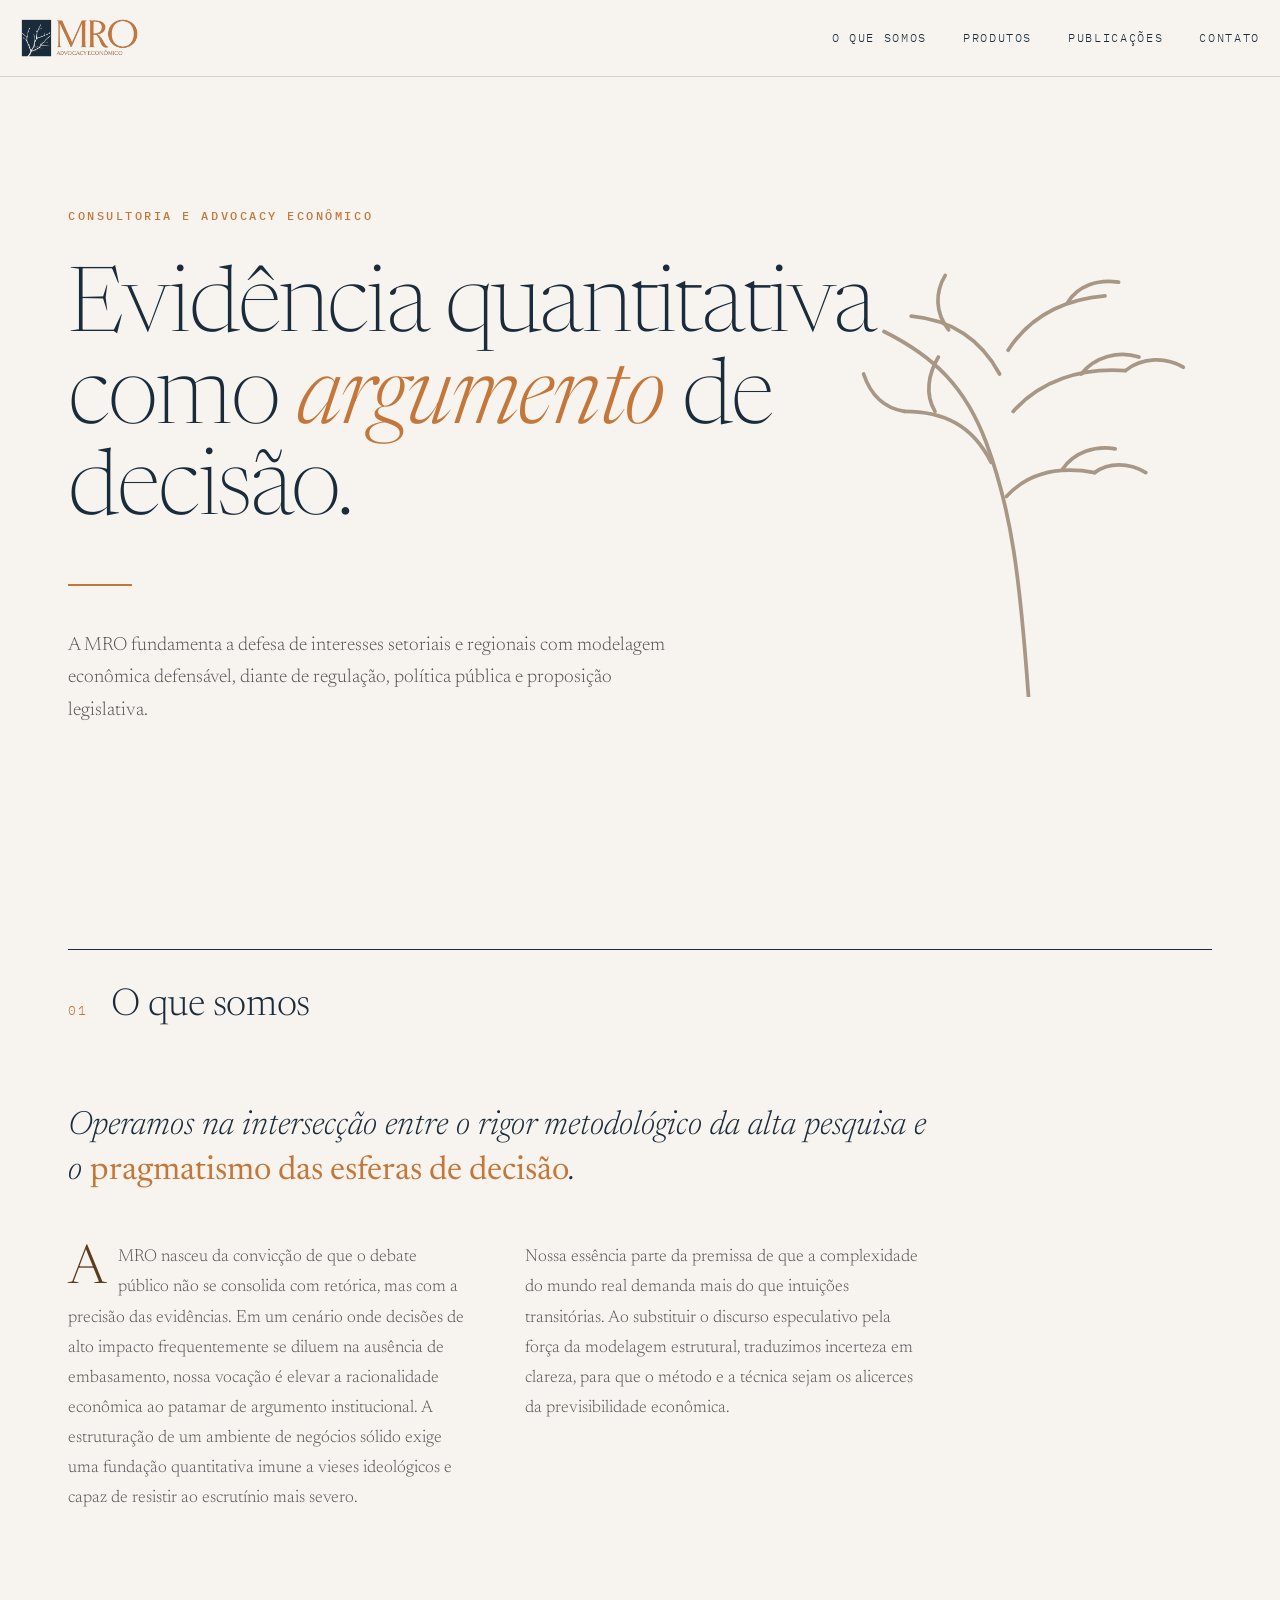
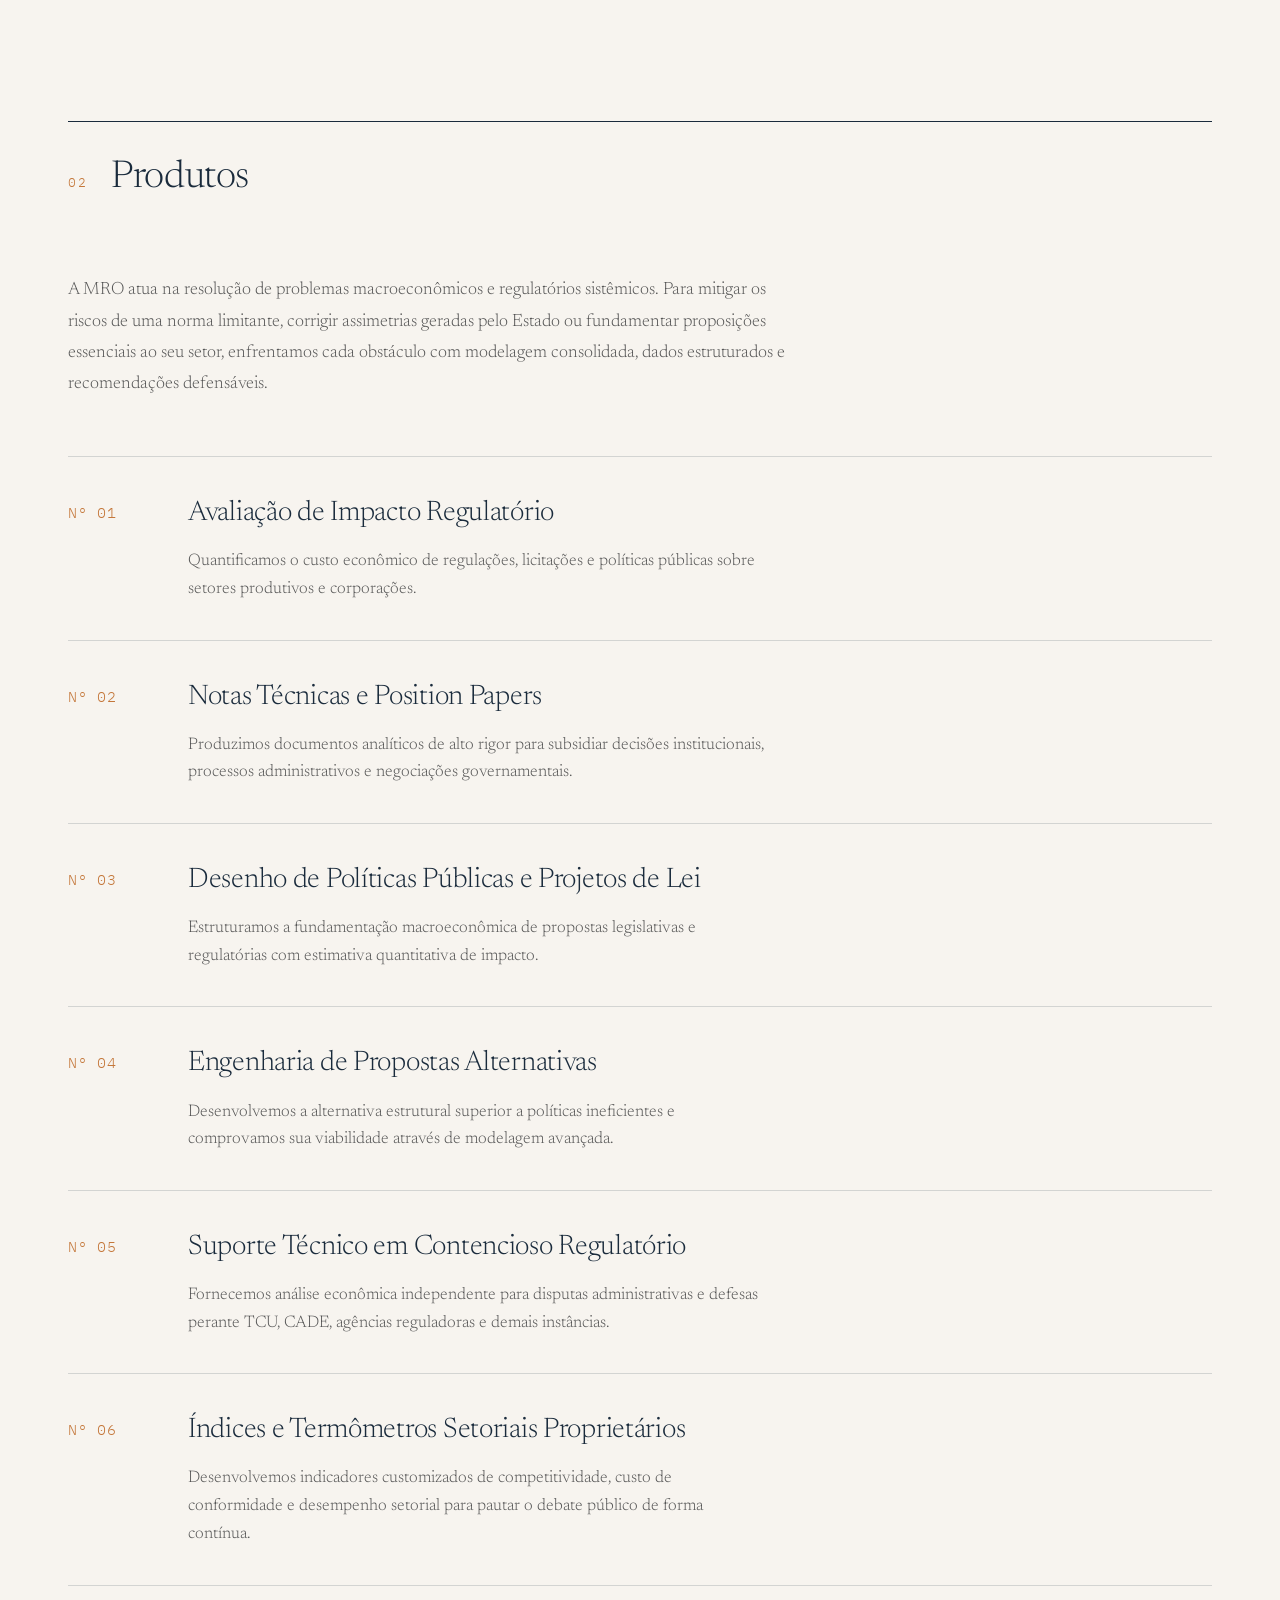
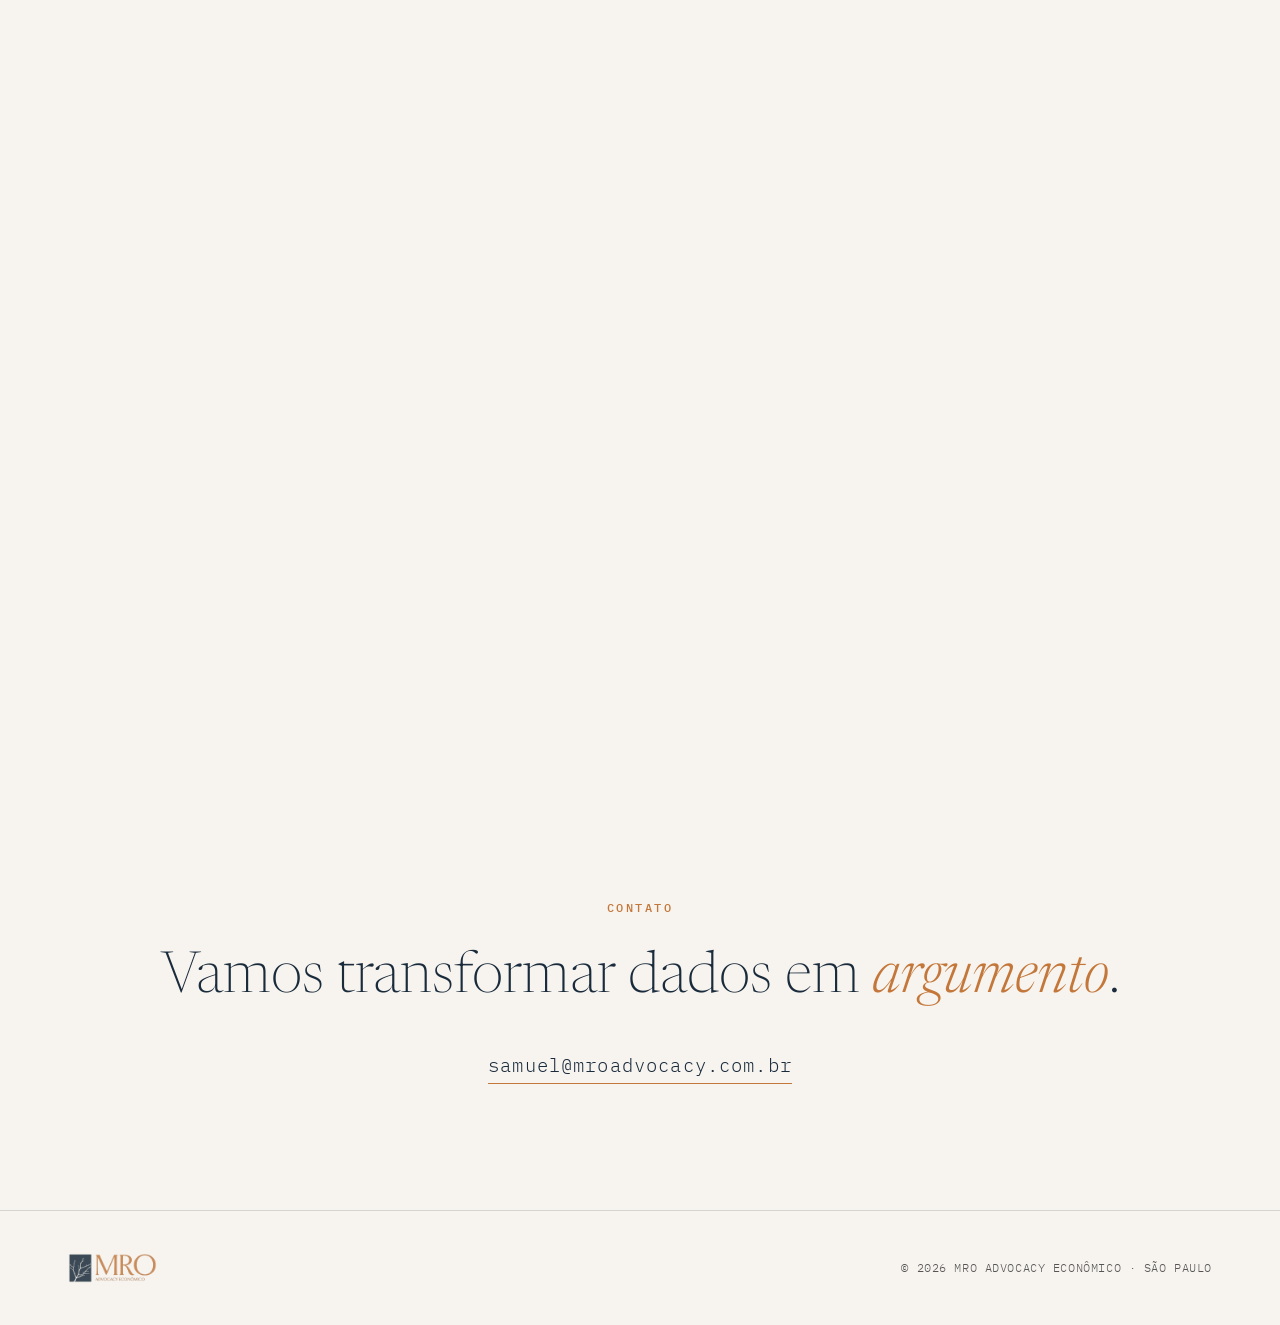
==== index.html @ cb8d9e49 "Add files via upload" ====
<!DOCTYPE html>
<html lang="pt-BR">
<head>
<meta charset="UTF-8">
<meta name="viewport" content="width=device-width, initial-scale=1.0">
<title>MRO Advocacy Econômico</title>
<meta name="description" content="Advocacy econômico fundamentado em análise quantitativa para a defesa de interesses setoriais e regionais.">
<link rel="icon" type="image/png" href="[data-uri]">
<link rel="preconnect" href="https://fonts.googleapis.com">
<link rel="preconnect" href="https://fonts.gstatic.com" crossorigin>
<link href="https://fonts.googleapis.com/css2?family=Newsreader:ital,opsz,wght@0,6..72,200;0,6..72,300;0,6..72,400;0,6..72,500;1,6..72,300;1,6..72,400&family=IBM+Plex+Mono:wght@400;500&display=swap" rel="stylesheet">
<style>
:root{
  --azul:#1A2B3C;--terra:#C4773A;--marrom:#5C3D1E;
  --bg:#F7F4EF;--cinza:#555555;
  --linha:rgba(26,43,60,.16);--linha-soft:rgba(26,43,60,.09);
}
*{margin:0;padding:0;box-sizing:border-box}
html{scroll-behavior:smooth}
body{background:var(--bg);color:var(--azul);font-family:'Newsreader',Georgia,serif;font-weight:300;line-height:1.6;-webkit-font-smoothing:antialiased;overflow-x:hidden}
.wrap{max-width:1240px;margin:0 auto;padding:0 48px}
.mono{font-family:'IBM Plex Mono',monospace}
.kick{font-family:'IBM Plex Mono',monospace;font-size:.72rem;letter-spacing:.22em;text-transform:uppercase;color:var(--terra);font-weight:500}

/* masthead */
header{position:sticky;top:0;z-index:50;background:rgba(247,244,239,.86);backdrop-filter:blur(10px);border-bottom:1px solid var(--linha)}
.nav{display:flex;align-items:center;justify-content:space-between;padding:18px 0}
.brand img{height:40px;width:auto;display:block}
.menu{display:flex;gap:36px;align-items:center}
.menu a{font-family:'IBM Plex Mono',monospace;text-decoration:none;color:var(--azul);font-size:.74rem;letter-spacing:.14em;text-transform:uppercase;transition:color .25s}
.menu a:hover{color:var(--terra)}
.burger{display:none}

/* hero */
.hero{position:relative;padding:130px 0 118px;overflow:hidden}
.branch{position:absolute;top:-60px;right:-80px;width:680px;max-width:62vw;opacity:.5;pointer-events:none;z-index:0}
.hero .wrap{position:relative;z-index:2}
.hero .kick{margin-bottom:40px;opacity:0;animation:rise .9s .1s forwards}
.hero h1{font-size:clamp(2.8rem,7vw,6.1rem);font-weight:200;line-height:1.02;letter-spacing:-.02em;max-width:15ch;opacity:0;animation:rise .9s .24s forwards}
.hero h1 em{font-style:italic;color:var(--terra);font-weight:300}
.rule{width:64px;height:2px;background:var(--terra);margin:44px 0;opacity:0;animation:rise .9s .38s forwards}
.hero p{font-size:clamp(1.05rem,1.5vw,1.3rem);color:var(--cinza);max-width:600px;line-height:1.7;opacity:0;animation:rise .9s .5s forwards}
@keyframes rise{from{opacity:0;transform:translateY(28px)}to{opacity:1;transform:translateY(0)}}

/* generic section */
section{padding:104px 0}
.shead{display:grid;grid-template-columns:auto 1fr;gap:24px;align-items:baseline;border-top:1px solid var(--azul);padding-top:26px;margin-bottom:66px}
.shead .n{font-family:'IBM Plex Mono',monospace;font-size:.8rem;color:var(--terra);letter-spacing:.12em}
.shead h2{font-size:clamp(1.7rem,3vw,2.5rem);font-weight:300;letter-spacing:-.01em}

/* somos */
.somos{max-width:860px}
.somos .lead{font-size:clamp(1.5rem,2.6vw,2.15rem);font-weight:300;font-style:italic;line-height:1.36;margin-bottom:48px;color:var(--azul)}
.somos .lead b{font-style:normal;font-weight:400;color:var(--terra)}
.cols{columns:2;column-gap:54px}
.cols p{color:var(--cinza);font-size:1.08rem;line-height:1.74;margin-bottom:20px;break-inside:avoid}
.cols p:first-child::first-letter{font-size:3.4rem;font-weight:300;float:left;line-height:.82;padding:6px 12px 0 0;color:var(--marrom);font-family:'Newsreader'}

/* produtos as editorial index */
.idx{border-top:1px solid var(--linha)}
.item{display:grid;grid-template-columns:90px 1fr;gap:30px;padding:34px 0 36px;border-bottom:1px solid var(--linha);transition:padding-left .35s,background .35s;position:relative}
.item::before{content:"";position:absolute;left:-48px;right:-48px;top:0;bottom:0;background:rgba(196,119,58,.05);opacity:0;transition:opacity .35s;z-index:-1}
.item:hover::before{opacity:1}
.item:hover{padding-left:14px}
.item .num{font-family:'IBM Plex Mono',monospace;font-size:.95rem;color:var(--terra);padding-top:9px;letter-spacing:.05em}
.item h3{font-size:clamp(1.4rem,2.2vw,1.85rem);font-weight:300;margin-bottom:12px;letter-spacing:-.01em}
.item p{color:var(--cinza);font-size:1.05rem;line-height:1.65;max-width:64ch}
.intro{max-width:720px;color:var(--cinza);font-size:1.12rem;line-height:1.74;margin-bottom:56px}

/* publicações */
.pubs{background:var(--azul);color:var(--bg);margin:0 -9999px;padding:0 9999px}
.pubs .inner{max-width:1240px;margin:0 auto;padding:104px 48px}
.pubs .shead{border-top-color:rgba(247,244,239,.32)}
.pubs .shead h2{color:var(--bg)}
.feat{display:grid;grid-template-columns:1.5fr 1fr;gap:64px;align-items:start}
.feat .tag{font-family:'IBM Plex Mono',monospace;font-size:.7rem;letter-spacing:.2em;text-transform:uppercase;color:var(--terra);margin-bottom:22px}
.feat h3{font-size:clamp(1.6rem,2.8vw,2.4rem);font-weight:300;line-height:1.18;margin-bottom:24px;color:var(--bg)}
.feat p{color:rgba(247,244,239,.7);font-size:1.06rem;line-height:1.7;margin-bottom:30px}
.feat a{font-family:'IBM Plex Mono',monospace;color:var(--bg);text-decoration:none;font-size:.8rem;letter-spacing:.1em;text-transform:uppercase;border-bottom:1px solid var(--terra);padding-bottom:5px;transition:color .25s}
.feat a:hover{color:var(--terra)}
.metrics{display:flex;flex-direction:column}
.metric{padding:22px 0;border-top:1px solid rgba(247,244,239,.18)}
.metric:last-child{border-bottom:1px solid rgba(247,244,239,.18)}
.metric .v{font-size:2.1rem;font-weight:200;color:var(--bg);line-height:1}
.metric .l{font-family:'IBM Plex Mono',monospace;font-size:.72rem;color:rgba(247,244,239,.55);margin-top:10px;letter-spacing:.04em;line-height:1.5}

/* contato */
.contact{text-align:center;padding:128px 0}
.contact .kick{margin-bottom:30px}
.contact h2{font-size:clamp(2.2rem,4.5vw,4rem);font-weight:200;line-height:1.1;margin-bottom:40px}
.contact h2 em{font-style:italic;color:var(--terra);font-weight:300}
.contact a.mail{font-family:'IBM Plex Mono',monospace;font-size:clamp(.95rem,1.8vw,1.2rem);color:var(--azul);text-decoration:none;letter-spacing:.06em;border-bottom:1px solid var(--terra);padding-bottom:6px;transition:color .25s}
.contact a.mail:hover{color:var(--terra)}

/* footer */
footer{border-top:1px solid var(--linha);padding:42px 0}
.foot{display:flex;justify-content:space-between;align-items:center;gap:28px;flex-wrap:wrap}
.foot img{height:30px;opacity:.85}
.foot .small{font-family:'IBM Plex Mono',monospace;font-size:.72rem;color:var(--cinza);letter-spacing:.05em}

.reveal{opacity:0;transform:translateY(28px);transition:opacity .85s,transform .85s}
.reveal.in{opacity:1;transform:none}

@media(max-width:880px){
  .wrap{padding:0 26px}
  .menu{display:none}
  .menu.open{display:flex;position:absolute;top:76px;left:0;right:0;background:var(--bg);flex-direction:column;gap:0;padding:8px 26px 22px;border-bottom:1px solid var(--linha)}
  .menu.open a{padding:15px 0;border-bottom:1px solid var(--linha-soft);width:100%}
  .burger{display:flex;flex-direction:column;gap:5px;background:none;border:none;cursor:pointer;padding:8px}
  .burger span{width:25px;height:2px;background:var(--azul);display:block}
  .hero{padding:78px 0 70px}
  .branch{opacity:.32;right:-120px;top:0;width:520px}
  .cols{columns:1}
  .feat{grid-template-columns:1fr;gap:40px}
  .pubs .inner{padding:66px 26px}
  section{padding:68px 0}
  .item{grid-template-columns:54px 1fr;gap:16px}
}
</style>
</head>
<body>
<header>
  <div class="wrap nav">
    <a class="brand" href="#topo" aria-label="MRO Advocacy Econômico"><img src="[data-uri]" alt="MRO Advocacy Econômico"></a>
    <button class="burger" aria-label="Menu" onclick="document.getElementById('menu').classList.toggle('open')"><span></span><span></span><span></span></button>
    <nav class="menu" id="menu">
      <a href="#somos">O que somos</a>
      <a href="#produtos">Produtos</a>
      <a href="#publicacoes">Publicações</a>
      <a href="#contato">Contato</a>
    </nav>
  </div>
</header>
<a id="topo"></a>

<div class="hero">
  <svg class="branch" viewBox="0 0 400 400" fill="none" stroke="#5C3D1E" stroke-width="2.2" stroke-linecap="round" xmlns="http://www.w3.org/2000/svg">
    <path d="M205 400 C200 330 195 290 180 250 C168 218 150 200 120 185"/>
    <path d="M183 262 C172 240 155 232 132 232"/>
    <path d="M150 232 C144 222 146 210 152 200"/>
    <path d="M132 232 C120 230 112 222 108 210"/>
    <path d="M192 282 C205 268 222 264 244 268"/>
    <path d="M225 266 C232 256 244 252 256 254"/>
    <path d="M244 268 C252 262 264 262 274 268"/>
    <path d="M196 232 C212 214 236 206 262 208"/>
    <path d="M236 210 C244 200 258 196 270 200"/>
    <path d="M262 208 C272 200 286 200 296 206"/>
    <path d="M188 210 C176 188 158 178 136 176"/>
    <path d="M158 184 C150 174 150 162 156 152"/>
    <path d="M193 196 C206 176 226 166 250 164"/>
    <path d="M228 168 C234 158 246 154 258 156"/>
  </svg>
  <div class="wrap">
    <div class="kick">Consultoria e Advocacy Econômico</div>
    <h1>Evidência quantitativa como <em>argumento</em> de decisão.</h1>
    <div class="rule"></div>
    <p>A MRO fundamenta a defesa de interesses setoriais e regionais com modelagem econômica defensável, diante de regulação, política pública e proposição legislativa.</p>
  </div>
</div>

<section id="somos" class="reveal">
  <div class="wrap">
    <div class="shead"><span class="n">01</span><h2>O que somos</h2></div>
    <div class="somos">
      <div class="lead">Operamos na intersecção entre o rigor metodológico da alta pesquisa e o <b>pragmatismo das esferas de decisão</b>.</div>
      <div class="cols">
        <p>A MRO nasceu da convicção de que o debate público não se consolida com retórica, mas com a precisão das evidências. Em um cenário onde decisões de alto impacto frequentemente se diluem na ausência de embasamento, nossa vocação é elevar a racionalidade econômica ao patamar de argumento institucional. A estruturação de um ambiente de negócios sólido exige uma fundação quantitativa imune a vieses ideológicos e capaz de resistir ao escrutínio mais severo.</p>
        <p>Nossa essência parte da premissa de que a complexidade do mundo real demanda mais do que intuições transitórias. Ao substituir o discurso especulativo pela força da modelagem estrutural, traduzimos incerteza em clareza, para que o método e a técnica sejam os alicerces da previsibilidade econômica.</p>
      </div>
    </div>
  </div>
</section>

<section id="produtos" class="reveal">
  <div class="wrap">
    <div class="shead"><span class="n">02</span><h2>Produtos</h2></div>
    <p class="intro">A MRO atua na resolução de problemas macroeconômicos e regulatórios sistêmicos. Para mitigar os riscos de uma norma limitante, corrigir assimetrias geradas pelo Estado ou fundamentar proposições essenciais ao seu setor, enfrentamos cada obstáculo com modelagem consolidada, dados estruturados e recomendações defensáveis.</p>
    <div class="idx">
      <div class="item"><span class="num">Nº 01</span><div><h3>Avaliação de Impacto Regulatório</h3><p>Quantificamos o custo econômico de regulações, licitações e políticas públicas sobre setores produtivos e corporações.</p></div></div>
      <div class="item"><span class="num">Nº 02</span><div><h3>Notas Técnicas e Position Papers</h3><p>Produzimos documentos analíticos de alto rigor para subsidiar decisões institucionais, processos administrativos e negociações governamentais.</p></div></div>
      <div class="item"><span class="num">Nº 03</span><div><h3>Desenho de Políticas Públicas e Projetos de Lei</h3><p>Estruturamos a fundamentação macroeconômica de propostas legislativas e regulatórias com estimativa quantitativa de impacto.</p></div></div>
      <div class="item"><span class="num">Nº 04</span><div><h3>Engenharia de Propostas Alternativas</h3><p>Desenvolvemos a alternativa estrutural superior a políticas ineficientes e comprovamos sua viabilidade através de modelagem avançada.</p></div></div>
      <div class="item"><span class="num">Nº 05</span><div><h3>Suporte Técnico em Contencioso Regulatório</h3><p>Fornecemos análise econômica independente para disputas administrativas e defesas perante TCU, CADE, agências reguladoras e demais instâncias.</p></div></div>
      <div class="item"><span class="num">Nº 06</span><div><h3>Índices e Termômetros Setoriais Proprietários</h3><p>Desenvolvemos indicadores customizados de competitividade, custo de conformidade e desempenho setorial para pautar o debate público de forma contínua.</p></div></div>
    </div>
  </div>
</section>

<section class="pubs reveal">
  <div class="inner">
    <div class="shead"><span class="n">03</span><h2>Publicações</h2></div>
    <div class="feat">
      <div>
        <div class="tag">Nota Técnica · Setor Elétrico</div>
        <h3>O custo regional do Leilão de Reserva de Capacidade LRCAP 2026</h3>
        <p>Análise do encargo nacional de capacidade e de sua repartição entre os estados, com foco no impacto sobre o consumo industrial e a tarifa do Sudeste. Disponível como preprint sob afiliação acadêmica.</p>
        <a href="#" target="_blank" rel="noopener">Ler na SSRN →</a>
      </div>
      <div class="metrics">
        <div class="metric"><div class="v">R$ 44,5 bi</div><div class="l">Encargo nacional anual · 15 anos</div></div>
        <div class="metric"><div class="v">R$ 11,9 bi</div><div class="l">Parcela anual atribuível a São Paulo</div></div>
        <div class="metric"><div class="v">+34%</div><div class="l">Custo adicional sobre a tarifa do Sudeste</div></div>
      </div>
    </div>
  </div>
</section>

<a id="contato"></a>
<section class="contact reveal">
  <div class="wrap">
    <div class="kick">Contato</div>
    <h2>Vamos transformar dados em <em>argumento</em>.</h2>
    <a class="mail" href="mailto:samuel@mroadvocacy.com.br">samuel@mroadvocacy.com.br</a>
  </div>
</section>

<footer>
  <div class="wrap foot">
    <img src="[data-uri]" alt="MRO">
    <div class="small">© 2026 MRO ADVOCACY ECONÔMICO · SÃO PAULO</div>
  </div>
</footer>
<script>
const io=new IntersectionObserver((es)=>{es.forEach(e=>{if(e.isIntersecting)e.target.classList.add('in')})},{threshold:.08});
document.querySelectorAll('.reveal').forEach(el=>io.observe(el));
document.querySelectorAll('#menu a').forEach(a=>a.addEventListener('click',()=>document.getElementById('menu').classList.remove('open')));
</script>
</body>
</html>
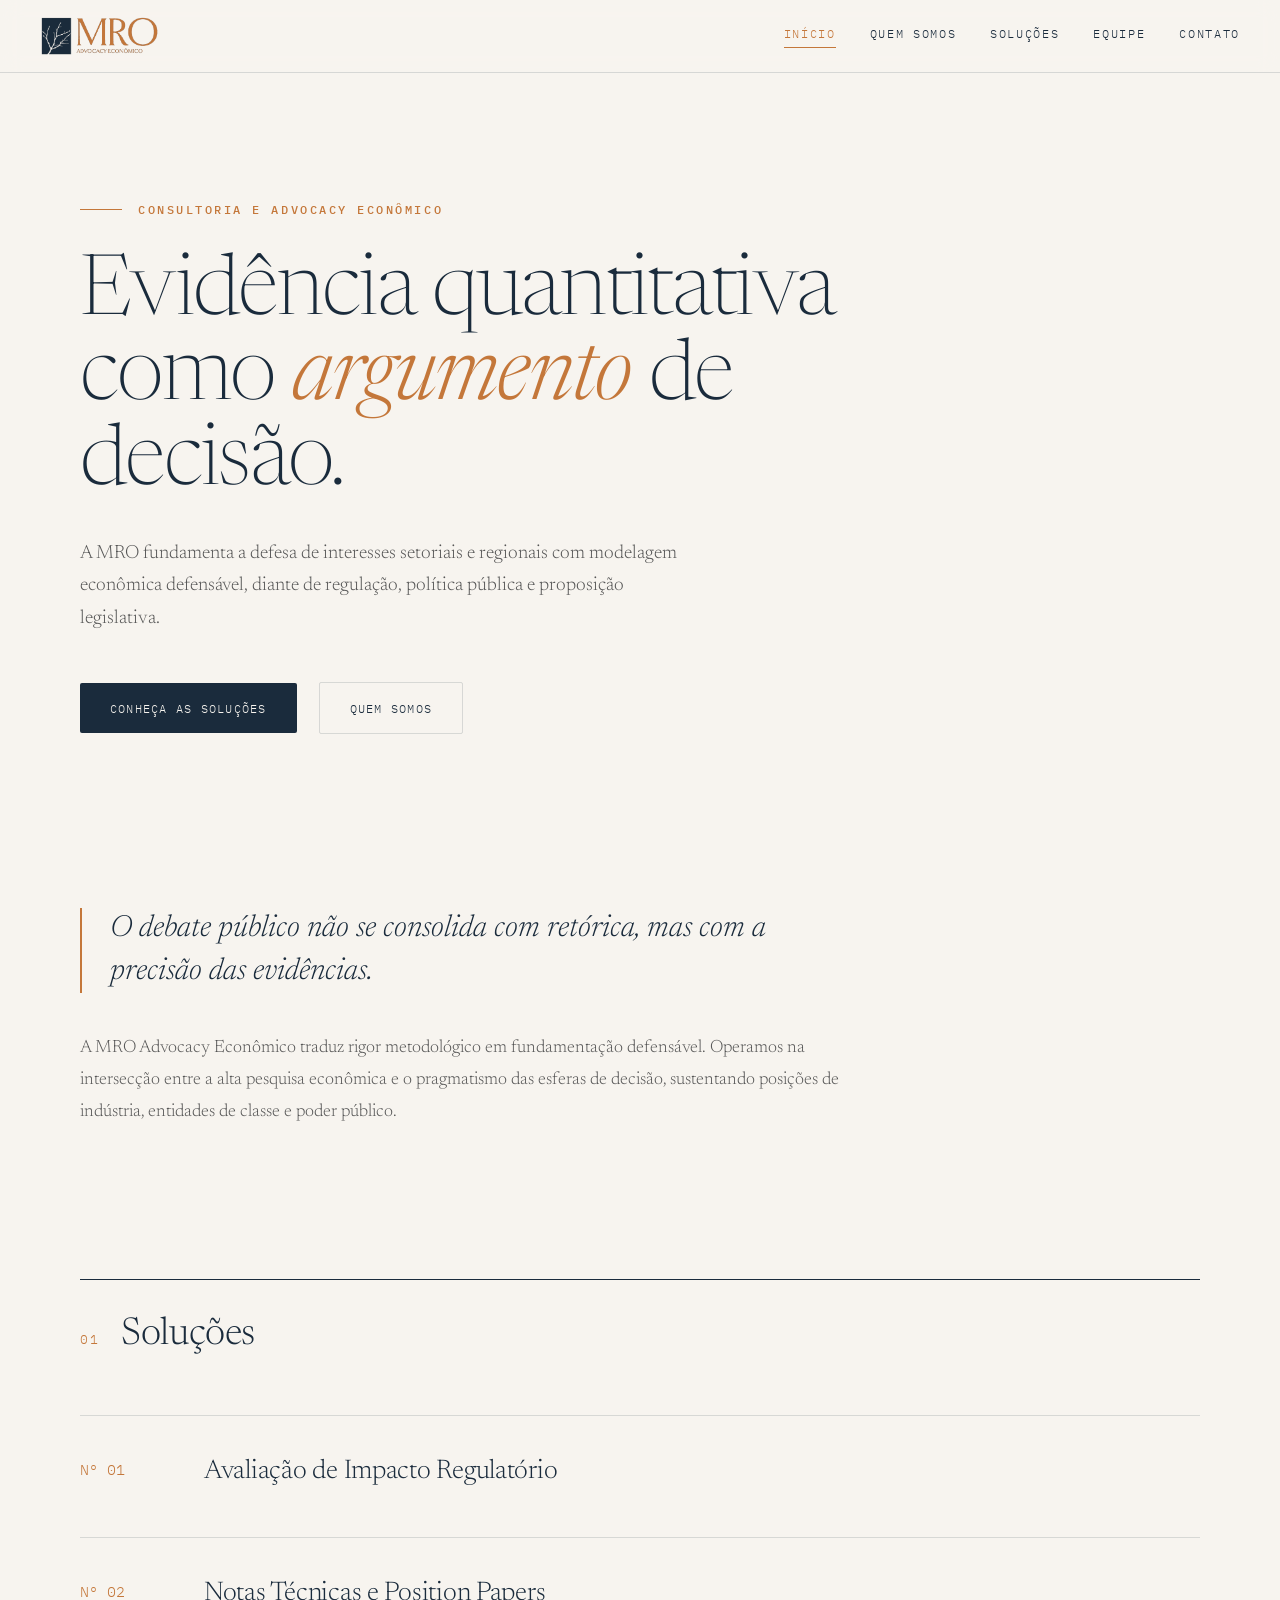
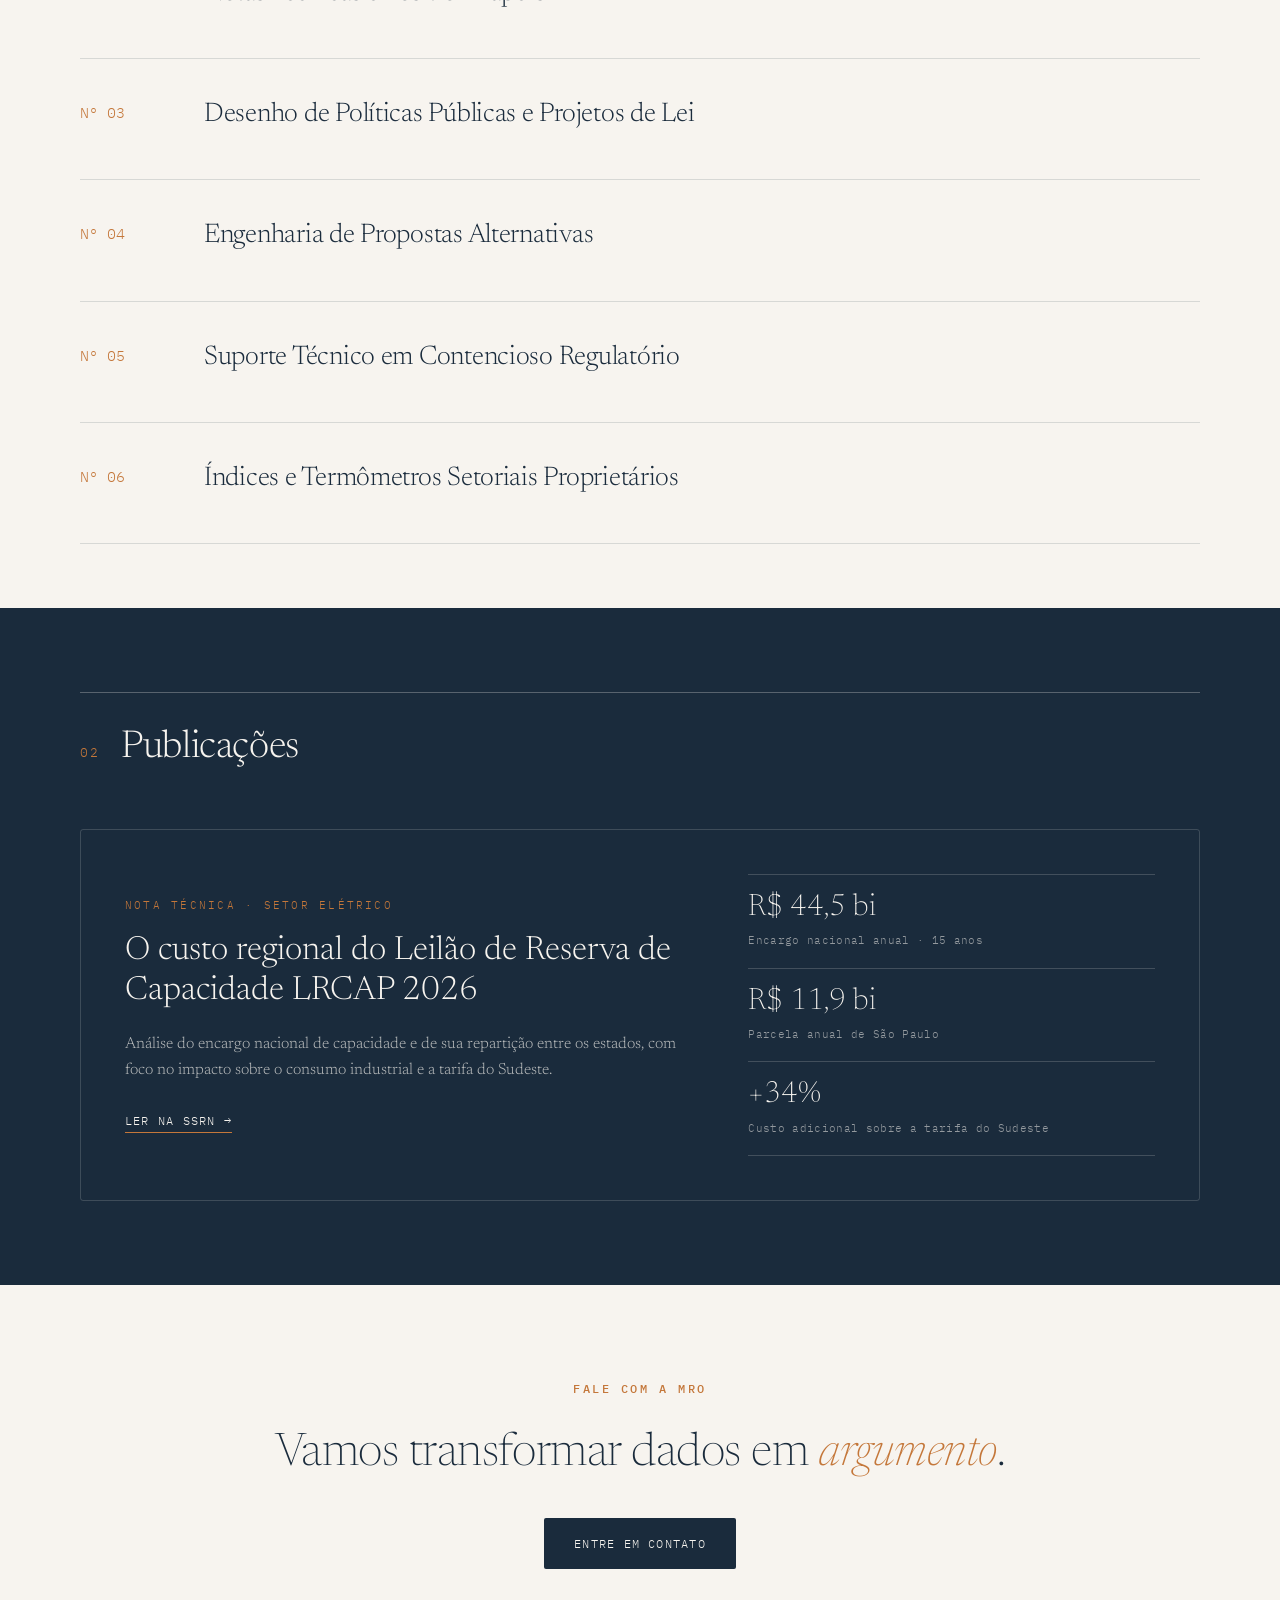
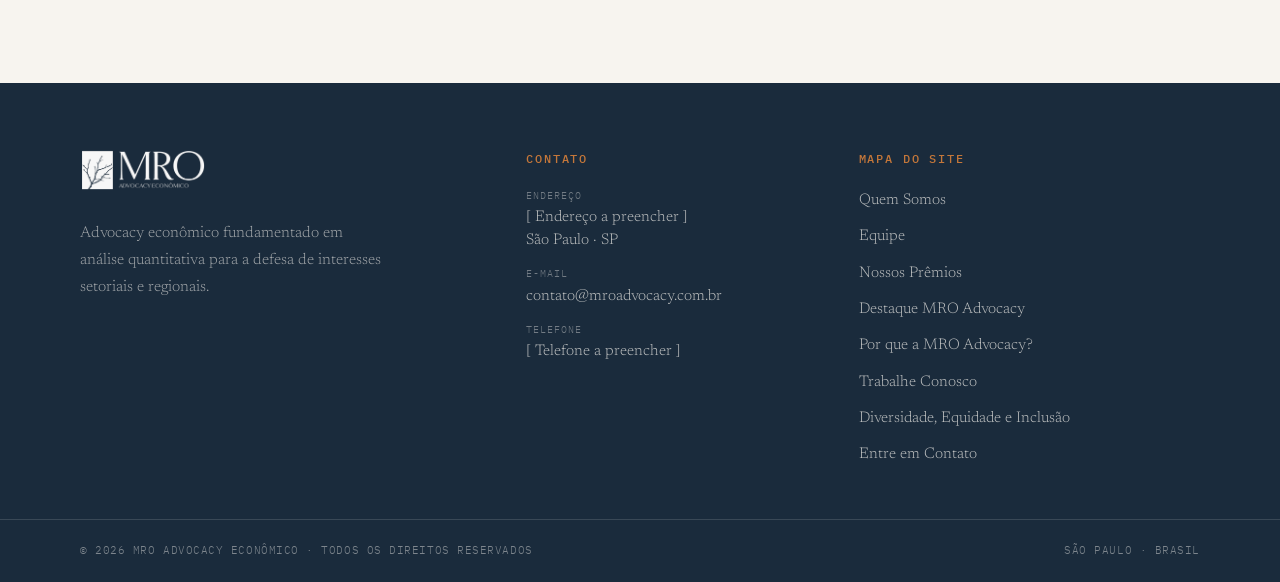
==== commit d0bb34ce: "Add files via upload" ====
--- a/index.html
+++ b/index.html
@@ -4,226 +4,112 @@
 <meta charset="UTF-8">
 <meta name="viewport" content="width=device-width, initial-scale=1.0">
 <title>MRO Advocacy Econômico</title>
-<meta name="description" content="Advocacy econômico fundamentado em análise quantitativa para a defesa de interesses setoriais e regionais.">
-<link rel="icon" type="image/png" href="[data-uri]">
-<link rel="preconnect" href="https://fonts.googleapis.com">
-<link rel="preconnect" href="https://fonts.gstatic.com" crossorigin>
-<link href="https://fonts.googleapis.com/css2?family=Newsreader:ital,opsz,wght@0,6..72,200;0,6..72,300;0,6..72,400;0,6..72,500;1,6..72,300;1,6..72,400&family=IBM+Plex+Mono:wght@400;500&display=swap" rel="stylesheet">
-<style>
-:root{
-  --azul:#1A2B3C;--terra:#C4773A;--marrom:#5C3D1E;
-  --bg:#F7F4EF;--cinza:#555555;
-  --linha:rgba(26,43,60,.16);--linha-soft:rgba(26,43,60,.09);
-}
-*{margin:0;padding:0;box-sizing:border-box}
-html{scroll-behavior:smooth}
-body{background:var(--bg);color:var(--azul);font-family:'Newsreader',Georgia,serif;font-weight:300;line-height:1.6;-webkit-font-smoothing:antialiased;overflow-x:hidden}
-.wrap{max-width:1240px;margin:0 auto;padding:0 48px}
-.mono{font-family:'IBM Plex Mono',monospace}
-.kick{font-family:'IBM Plex Mono',monospace;font-size:.72rem;letter-spacing:.22em;text-transform:uppercase;color:var(--terra);font-weight:500}
-
-/* masthead */
-header{position:sticky;top:0;z-index:50;background:rgba(247,244,239,.86);backdrop-filter:blur(10px);border-bottom:1px solid var(--linha)}
-.nav{display:flex;align-items:center;justify-content:space-between;padding:18px 0}
-.brand img{height:40px;width:auto;display:block}
-.menu{display:flex;gap:36px;align-items:center}
-.menu a{font-family:'IBM Plex Mono',monospace;text-decoration:none;color:var(--azul);font-size:.74rem;letter-spacing:.14em;text-transform:uppercase;transition:color .25s}
-.menu a:hover{color:var(--terra)}
-.burger{display:none}
-
-/* hero */
-.hero{position:relative;padding:130px 0 118px;overflow:hidden}
-.branch{position:absolute;top:-60px;right:-80px;width:680px;max-width:62vw;opacity:.5;pointer-events:none;z-index:0}
-.hero .wrap{position:relative;z-index:2}
-.hero .kick{margin-bottom:40px;opacity:0;animation:rise .9s .1s forwards}
-.hero h1{font-size:clamp(2.8rem,7vw,6.1rem);font-weight:200;line-height:1.02;letter-spacing:-.02em;max-width:15ch;opacity:0;animation:rise .9s .24s forwards}
-.hero h1 em{font-style:italic;color:var(--terra);font-weight:300}
-.rule{width:64px;height:2px;background:var(--terra);margin:44px 0;opacity:0;animation:rise .9s .38s forwards}
-.hero p{font-size:clamp(1.05rem,1.5vw,1.3rem);color:var(--cinza);max-width:600px;line-height:1.7;opacity:0;animation:rise .9s .5s forwards}
-@keyframes rise{from{opacity:0;transform:translateY(28px)}to{opacity:1;transform:translateY(0)}}
-
-/* generic section */
-section{padding:104px 0}
-.shead{display:grid;grid-template-columns:auto 1fr;gap:24px;align-items:baseline;border-top:1px solid var(--azul);padding-top:26px;margin-bottom:66px}
-.shead .n{font-family:'IBM Plex Mono',monospace;font-size:.8rem;color:var(--terra);letter-spacing:.12em}
-.shead h2{font-size:clamp(1.7rem,3vw,2.5rem);font-weight:300;letter-spacing:-.01em}
-
-/* somos */
-.somos{max-width:860px}
-.somos .lead{font-size:clamp(1.5rem,2.6vw,2.15rem);font-weight:300;font-style:italic;line-height:1.36;margin-bottom:48px;color:var(--azul)}
-.somos .lead b{font-style:normal;font-weight:400;color:var(--terra)}
-.cols{columns:2;column-gap:54px}
-.cols p{color:var(--cinza);font-size:1.08rem;line-height:1.74;margin-bottom:20px;break-inside:avoid}
-.cols p:first-child::first-letter{font-size:3.4rem;font-weight:300;float:left;line-height:.82;padding:6px 12px 0 0;color:var(--marrom);font-family:'Newsreader'}
-
-/* produtos as editorial index */
-.idx{border-top:1px solid var(--linha)}
-.item{display:grid;grid-template-columns:90px 1fr;gap:30px;padding:34px 0 36px;border-bottom:1px solid var(--linha);transition:padding-left .35s,background .35s;position:relative}
-.item::before{content:"";position:absolute;left:-48px;right:-48px;top:0;bottom:0;background:rgba(196,119,58,.05);opacity:0;transition:opacity .35s;z-index:-1}
-.item:hover::before{opacity:1}
-.item:hover{padding-left:14px}
-.item .num{font-family:'IBM Plex Mono',monospace;font-size:.95rem;color:var(--terra);padding-top:9px;letter-spacing:.05em}
-.item h3{font-size:clamp(1.4rem,2.2vw,1.85rem);font-weight:300;margin-bottom:12px;letter-spacing:-.01em}
-.item p{color:var(--cinza);font-size:1.05rem;line-height:1.65;max-width:64ch}
-.intro{max-width:720px;color:var(--cinza);font-size:1.12rem;line-height:1.74;margin-bottom:56px}
-
-/* publicações */
-.pubs{background:var(--azul);color:var(--bg);margin:0 -9999px;padding:0 9999px}
-.pubs .inner{max-width:1240px;margin:0 auto;padding:104px 48px}
-.pubs .shead{border-top-color:rgba(247,244,239,.32)}
-.pubs .shead h2{color:var(--bg)}
-.feat{display:grid;grid-template-columns:1.5fr 1fr;gap:64px;align-items:start}
-.feat .tag{font-family:'IBM Plex Mono',monospace;font-size:.7rem;letter-spacing:.2em;text-transform:uppercase;color:var(--terra);margin-bottom:22px}
-.feat h3{font-size:clamp(1.6rem,2.8vw,2.4rem);font-weight:300;line-height:1.18;margin-bottom:24px;color:var(--bg)}
-.feat p{color:rgba(247,244,239,.7);font-size:1.06rem;line-height:1.7;margin-bottom:30px}
-.feat a{font-family:'IBM Plex Mono',monospace;color:var(--bg);text-decoration:none;font-size:.8rem;letter-spacing:.1em;text-transform:uppercase;border-bottom:1px solid var(--terra);padding-bottom:5px;transition:color .25s}
-.feat a:hover{color:var(--terra)}
-.metrics{display:flex;flex-direction:column}
-.metric{padding:22px 0;border-top:1px solid rgba(247,244,239,.18)}
-.metric:last-child{border-bottom:1px solid rgba(247,244,239,.18)}
-.metric .v{font-size:2.1rem;font-weight:200;color:var(--bg);line-height:1}
-.metric .l{font-family:'IBM Plex Mono',monospace;font-size:.72rem;color:rgba(247,244,239,.55);margin-top:10px;letter-spacing:.04em;line-height:1.5}
-
-/* contato */
-.contact{text-align:center;padding:128px 0}
-.contact .kick{margin-bottom:30px}
-.contact h2{font-size:clamp(2.2rem,4.5vw,4rem);font-weight:200;line-height:1.1;margin-bottom:40px}
-.contact h2 em{font-style:italic;color:var(--terra);font-weight:300}
-.contact a.mail{font-family:'IBM Plex Mono',monospace;font-size:clamp(.95rem,1.8vw,1.2rem);color:var(--azul);text-decoration:none;letter-spacing:.06em;border-bottom:1px solid var(--terra);padding-bottom:6px;transition:color .25s}
-.contact a.mail:hover{color:var(--terra)}
-
-/* footer */
-footer{border-top:1px solid var(--linha);padding:42px 0}
-.foot{display:flex;justify-content:space-between;align-items:center;gap:28px;flex-wrap:wrap}
-.foot img{height:30px;opacity:.85}
-.foot .small{font-family:'IBM Plex Mono',monospace;font-size:.72rem;color:var(--cinza);letter-spacing:.05em}
-
-.reveal{opacity:0;transform:translateY(28px);transition:opacity .85s,transform .85s}
-.reveal.in{opacity:1;transform:none}
-
-@media(max-width:880px){
-  .wrap{padding:0 26px}
-  .menu{display:none}
-  .menu.open{display:flex;position:absolute;top:76px;left:0;right:0;background:var(--bg);flex-direction:column;gap:0;padding:8px 26px 22px;border-bottom:1px solid var(--linha)}
-  .menu.open a{padding:15px 0;border-bottom:1px solid var(--linha-soft);width:100%}
-  .burger{display:flex;flex-direction:column;gap:5px;background:none;border:none;cursor:pointer;padding:8px}
-  .burger span{width:25px;height:2px;background:var(--azul);display:block}
-  .hero{padding:78px 0 70px}
-  .branch{opacity:.32;right:-120px;top:0;width:520px}
-  .cols{columns:1}
-  .feat{grid-template-columns:1fr;gap:40px}
-  .pubs .inner{padding:66px 26px}
-  section{padding:68px 0}
-  .item{grid-template-columns:54px 1fr;gap:16px}
-}
-</style>
+<meta name="description" content="Advocacy econômico fundamentado em análise quantitativa.">
+<link rel="icon" type="image/png" href="assets/mro-favicon.png">
+<link rel="preconnect" href="https://fonts.googleapis.com"><link rel="preconnect" href="https://fonts.gstatic.com" crossorigin><link href="https://fonts.googleapis.com/css2?family=Newsreader:ital,opsz,wght@0,6..72,200;0,6..72,300;0,6..72,400;1,6..72,300;1,6..72,400&family=IBM+Plex+Mono:wght@400;500&display=swap" rel="stylesheet">
+<link rel="stylesheet" href="assets/styles.css">
 </head>
 <body>
-<header>
+<header class="site-header">
   <div class="wrap nav">
-    <a class="brand" href="#topo" aria-label="MRO Advocacy Econômico"><img src="[data-uri]" alt="MRO Advocacy Econômico"></a>
-    <button class="burger" aria-label="Menu" onclick="document.getElementById('menu').classList.toggle('open')"><span></span><span></span><span></span></button>
-    <nav class="menu" id="menu">
-      <a href="#somos">O que somos</a>
-      <a href="#produtos">Produtos</a>
-      <a href="#publicacoes">Publicações</a>
-      <a href="#contato">Contato</a>
-    </nav>
+    <a class="brand" href="index.html" aria-label="MRO Advocacy Econômico"><img src="assets/mro-logo.png" alt="MRO Advocacy Econômico"></a>
+    <button class="burger" aria-label="Menu"><span></span><span></span><span></span></button>
+    <nav class="menu" id="menu"><a href="index.html" class="active">Início</a><a href="quem-somos.html">Quem Somos</a><a href="solucoes.html">Soluções</a><a href="equipe.html">Equipe</a><a href="contato.html">Contato</a></nav>
   </div>
 </header>
-<a id="topo"></a>
 
-<div class="hero">
-  <svg class="branch" viewBox="0 0 400 400" fill="none" stroke="#5C3D1E" stroke-width="2.2" stroke-linecap="round" xmlns="http://www.w3.org/2000/svg">
-    <path d="M205 400 C200 330 195 290 180 250 C168 218 150 200 120 185"/>
-    <path d="M183 262 C172 240 155 232 132 232"/>
-    <path d="M150 232 C144 222 146 210 152 200"/>
-    <path d="M132 232 C120 230 112 222 108 210"/>
-    <path d="M192 282 C205 268 222 264 244 268"/>
-    <path d="M225 266 C232 256 244 252 256 254"/>
-    <path d="M244 268 C252 262 264 262 274 268"/>
-    <path d="M196 232 C212 214 236 206 262 208"/>
-    <path d="M236 210 C244 200 258 196 270 200"/>
-    <path d="M262 208 C272 200 286 200 296 206"/>
-    <path d="M188 210 C176 188 158 178 136 176"/>
-    <path d="M158 184 C150 174 150 162 156 152"/>
-    <path d="M193 196 C206 176 226 166 250 164"/>
-    <path d="M228 168 C234 158 246 154 258 156"/>
-  </svg>
+<div class="hero reveal">
   <div class="wrap">
     <div class="kick">Consultoria e Advocacy Econômico</div>
     <h1>Evidência quantitativa como <em>argumento</em> de decisão.</h1>
-    <div class="rule"></div>
-    <p>A MRO fundamenta a defesa de interesses setoriais e regionais com modelagem econômica defensável, diante de regulação, política pública e proposição legislativa.</p>
+    <p class="lead">A MRO fundamenta a defesa de interesses setoriais e regionais com modelagem econômica defensável, diante de regulação, política pública e proposição legislativa.</p>
+    <div class="actions">
+      <a href="solucoes.html" class="btn btn-primary">Conheça as soluções</a>
+      <a href="quem-somos.html" class="btn btn-ghost">Quem somos</a>
+    </div>
   </div>
 </div>
 
-<section id="somos" class="reveal">
+<section class="reveal">
   <div class="wrap">
-    <div class="shead"><span class="n">01</span><h2>O que somos</h2></div>
-    <div class="somos">
-      <div class="lead">Operamos na intersecção entre o rigor metodológico da alta pesquisa e o <b>pragmatismo das esferas de decisão</b>.</div>
-      <div class="cols">
-        <p>A MRO nasceu da convicção de que o debate público não se consolida com retórica, mas com a precisão das evidências. Em um cenário onde decisões de alto impacto frequentemente se diluem na ausência de embasamento, nossa vocação é elevar a racionalidade econômica ao patamar de argumento institucional. A estruturação de um ambiente de negócios sólido exige uma fundação quantitativa imune a vieses ideológicos e capaz de resistir ao escrutínio mais severo.</p>
-        <p>Nossa essência parte da premissa de que a complexidade do mundo real demanda mais do que intuições transitórias. Ao substituir o discurso especulativo pela força da modelagem estrutural, traduzimos incerteza em clareza, para que o método e a técnica sejam os alicerces da previsibilidade econômica.</p>
-      </div>
+    <div class="prose">
+      <div class="lead-q">O debate público não se consolida com retórica, mas com a precisão das evidências.</div>
+      <p>A MRO Advocacy Econômico traduz rigor metodológico em fundamentação defensável. Operamos na intersecção entre a alta pesquisa econômica e o pragmatismo das esferas de decisão, sustentando posições de indústria, entidades de classe e poder público.</p>
     </div>
   </div>
 </section>
 
-<section id="produtos" class="reveal">
+<section class="reveal">
   <div class="wrap">
-    <div class="shead"><span class="n">02</span><h2>Produtos</h2></div>
-    <p class="intro">A MRO atua na resolução de problemas macroeconômicos e regulatórios sistêmicos. Para mitigar os riscos de uma norma limitante, corrigir assimetrias geradas pelo Estado ou fundamentar proposições essenciais ao seu setor, enfrentamos cada obstáculo com modelagem consolidada, dados estruturados e recomendações defensáveis.</p>
+    <div class="sec-head"><span class="n">01</span><h2>Soluções</h2></div>
     <div class="idx">
-      <div class="item"><span class="num">Nº 01</span><div><h3>Avaliação de Impacto Regulatório</h3><p>Quantificamos o custo econômico de regulações, licitações e políticas públicas sobre setores produtivos e corporações.</p></div></div>
-      <div class="item"><span class="num">Nº 02</span><div><h3>Notas Técnicas e Position Papers</h3><p>Produzimos documentos analíticos de alto rigor para subsidiar decisões institucionais, processos administrativos e negociações governamentais.</p></div></div>
-      <div class="item"><span class="num">Nº 03</span><div><h3>Desenho de Políticas Públicas e Projetos de Lei</h3><p>Estruturamos a fundamentação macroeconômica de propostas legislativas e regulatórias com estimativa quantitativa de impacto.</p></div></div>
-      <div class="item"><span class="num">Nº 04</span><div><h3>Engenharia de Propostas Alternativas</h3><p>Desenvolvemos a alternativa estrutural superior a políticas ineficientes e comprovamos sua viabilidade através de modelagem avançada.</p></div></div>
-      <div class="item"><span class="num">Nº 05</span><div><h3>Suporte Técnico em Contencioso Regulatório</h3><p>Fornecemos análise econômica independente para disputas administrativas e defesas perante TCU, CADE, agências reguladoras e demais instâncias.</p></div></div>
-      <div class="item"><span class="num">Nº 06</span><div><h3>Índices e Termômetros Setoriais Proprietários</h3><p>Desenvolvemos indicadores customizados de competitividade, custo de conformidade e desempenho setorial para pautar o debate público de forma contínua.</p></div></div>
+      <a class="idx-item" href="solucoes.html"><span class="num">Nº 01</span><div><h3>Avaliação de Impacto Regulatório</h3></div><span class="arrow">&rarr;</span></a>
+      <a class="idx-item" href="solucoes.html"><span class="num">Nº 02</span><div><h3>Notas Técnicas e Position Papers</h3></div><span class="arrow">&rarr;</span></a>
+      <a class="idx-item" href="solucoes.html"><span class="num">Nº 03</span><div><h3>Desenho de Políticas Públicas e Projetos de Lei</h3></div><span class="arrow">&rarr;</span></a>
+      <a class="idx-item" href="solucoes.html"><span class="num">Nº 04</span><div><h3>Engenharia de Propostas Alternativas</h3></div><span class="arrow">&rarr;</span></a>
+      <a class="idx-item" href="solucoes.html"><span class="num">Nº 05</span><div><h3>Suporte Técnico em Contencioso Regulatório</h3></div><span class="arrow">&rarr;</span></a>
+      <a class="idx-item" href="solucoes.html"><span class="num">Nº 06</span><div><h3>Índices e Termômetros Setoriais Proprietários</h3></div><span class="arrow">&rarr;</span></a>
     </div>
   </div>
 </section>
 
-<section class="pubs reveal">
+<section class="band-navy reveal">
   <div class="inner">
-    <div class="shead"><span class="n">03</span><h2>Publicações</h2></div>
+    <div class="sec-head"><span class="n">02</span><h2>Publicações</h2></div>
     <div class="feat">
       <div>
         <div class="tag">Nota Técnica · Setor Elétrico</div>
         <h3>O custo regional do Leilão de Reserva de Capacidade LRCAP 2026</h3>
-        <p>Análise do encargo nacional de capacidade e de sua repartição entre os estados, com foco no impacto sobre o consumo industrial e a tarifa do Sudeste. Disponível como preprint sob afiliação acadêmica.</p>
-        <a href="#" target="_blank" rel="noopener">Ler na SSRN →</a>
+        <p>Análise do encargo nacional de capacidade e de sua repartição entre os estados, com foco no impacto sobre o consumo industrial e a tarifa do Sudeste.</p>
+        <a class="lnk" href="#">Ler na SSRN &rarr;</a>
       </div>
       <div class="metrics">
         <div class="metric"><div class="v">R$ 44,5 bi</div><div class="l">Encargo nacional anual · 15 anos</div></div>
-        <div class="metric"><div class="v">R$ 11,9 bi</div><div class="l">Parcela anual atribuível a São Paulo</div></div>
+        <div class="metric"><div class="v">R$ 11,9 bi</div><div class="l">Parcela anual de São Paulo</div></div>
         <div class="metric"><div class="v">+34%</div><div class="l">Custo adicional sobre a tarifa do Sudeste</div></div>
       </div>
     </div>
   </div>
 </section>
 
-<a id="contato"></a>
-<section class="contact reveal">
-  <div class="wrap">
-    <div class="kick">Contato</div>
-    <h2>Vamos transformar dados em <em>argumento</em>.</h2>
-    <a class="mail" href="mailto:samuel@mroadvocacy.com.br">samuel@mroadvocacy.com.br</a>
+<section class="reveal">
+  <div class="wrap" style="text-align:center;padding:30px 0 10px">
+    <div class="kick" style="justify-content:center">Fale com a MRO</div>
+    <h2 style="font-size:clamp(1.9rem,3.6vw,3rem);font-weight:200;color:var(--azul);margin:18px 0 26px;letter-spacing:-.01em">Vamos transformar dados em <em style="font-style:italic;color:var(--terra)">argumento</em>.</h2>
+    <a href="contato.html" class="btn btn-primary">Entre em contato</a>
   </div>
 </section>
-
-<footer>
-  <div class="wrap foot">
-    <img src="[data-uri]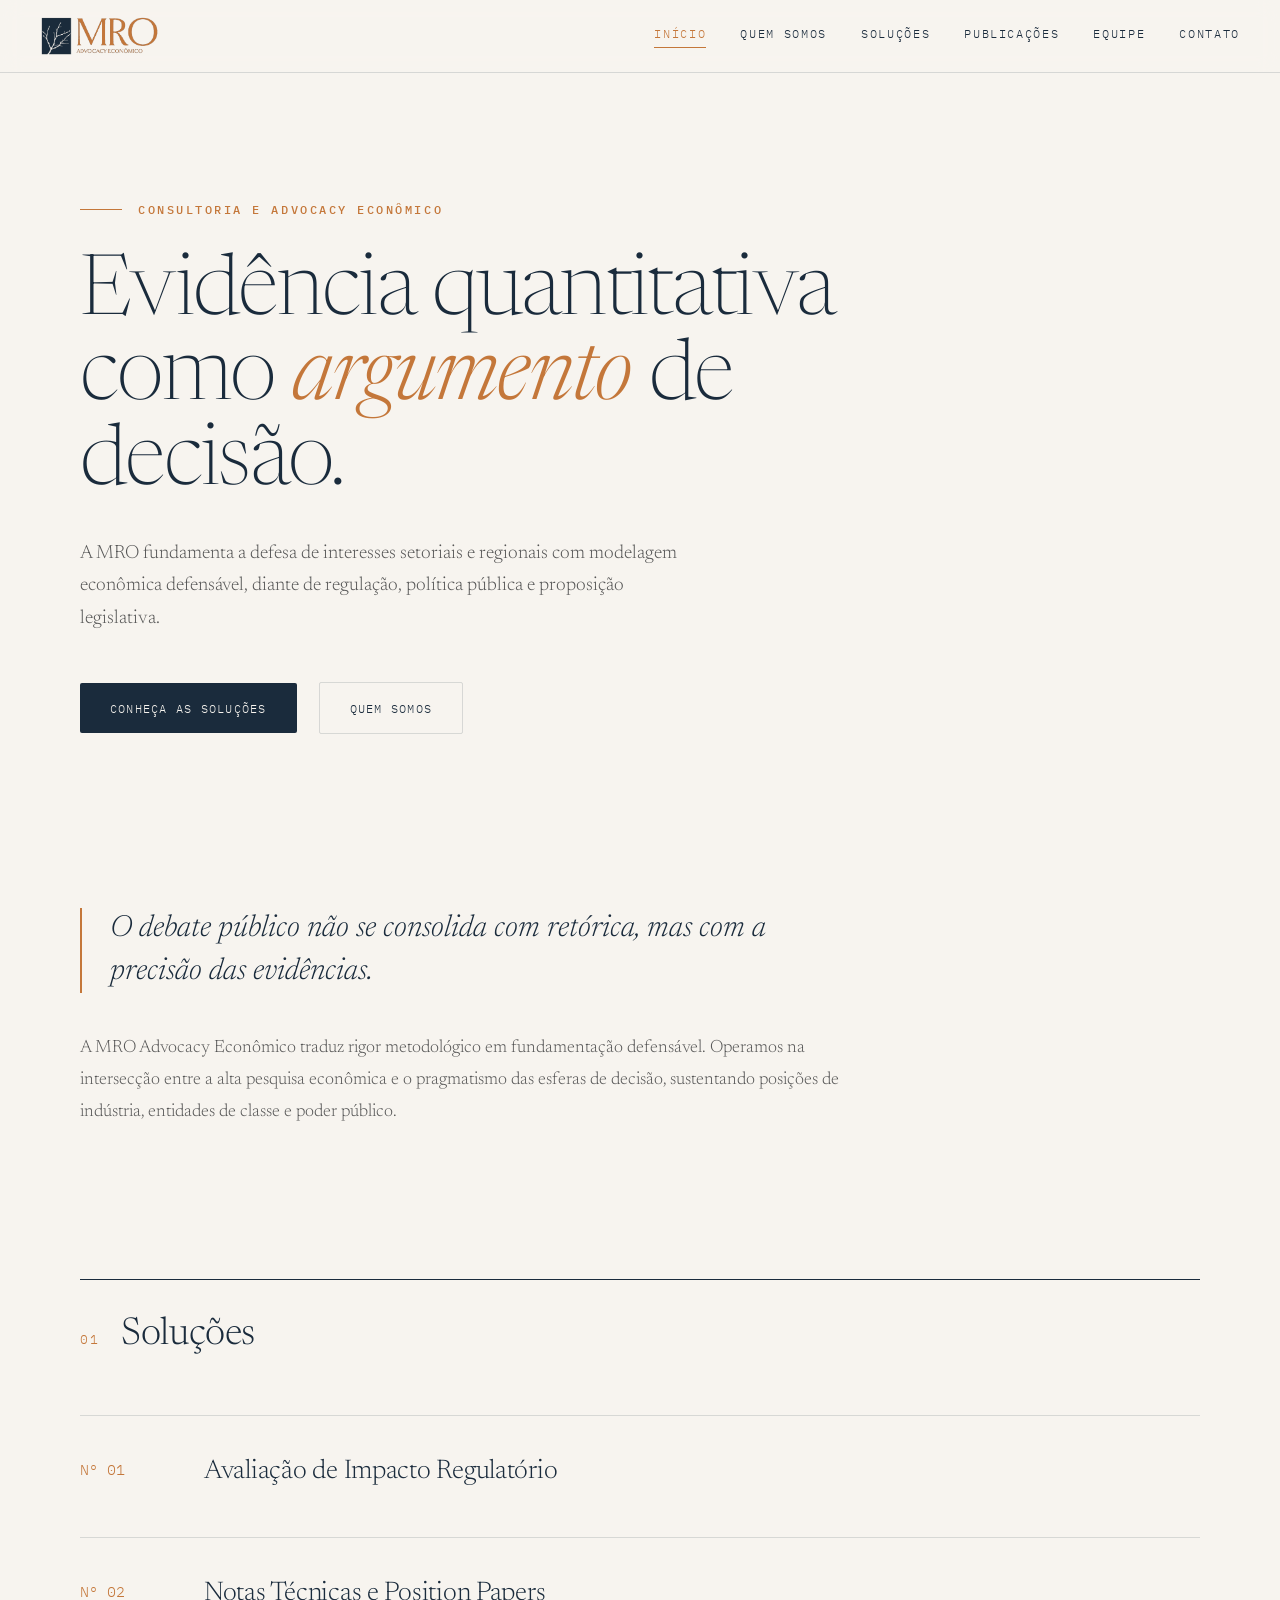
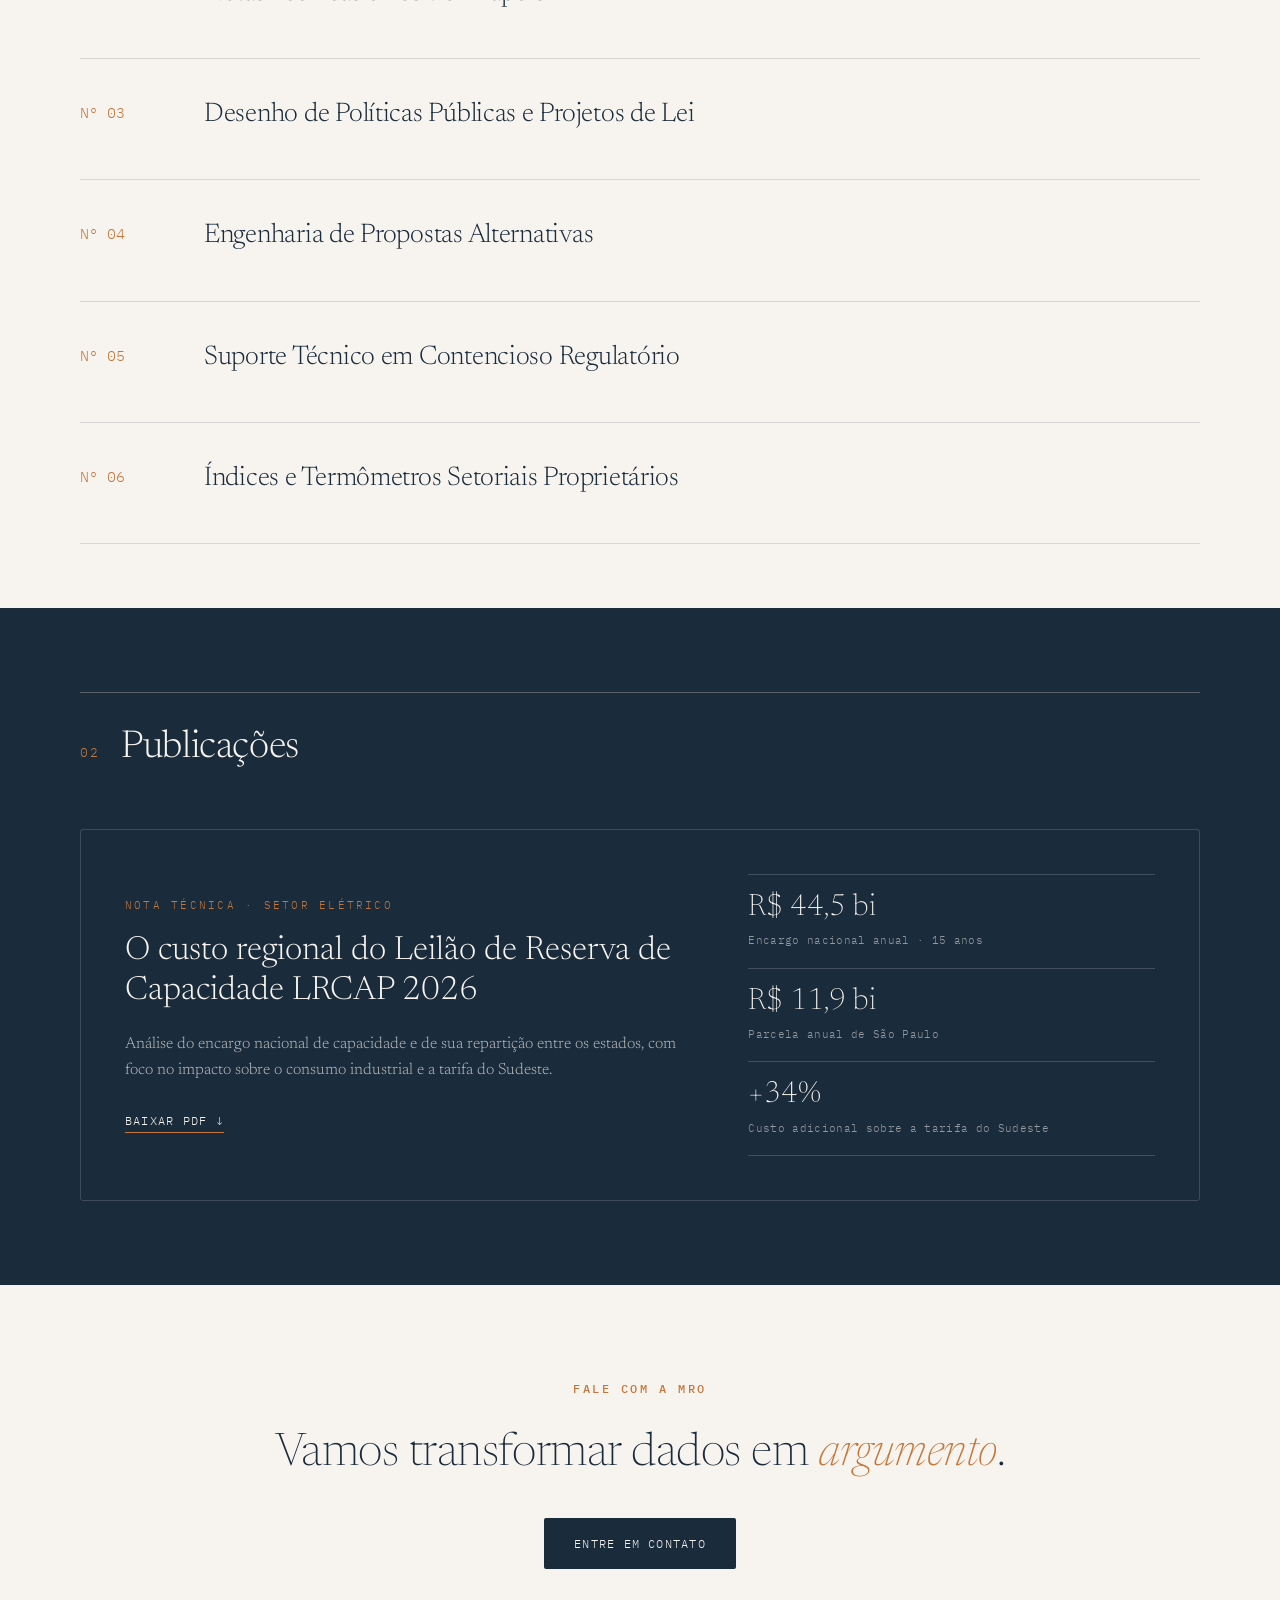
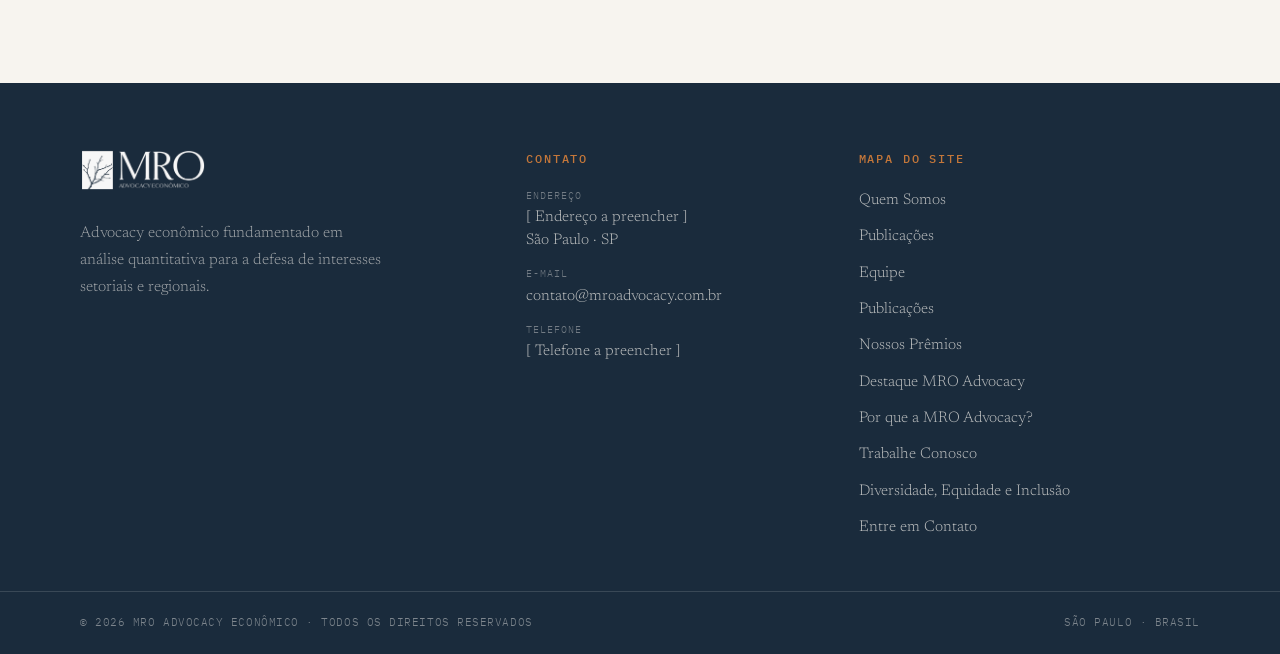
==== commit 3b39136e: "Add files via upload" ====
--- a/index.html
+++ b/index.html
@@ -14,7 +14,7 @@
   <div class="wrap nav">
     <a class="brand" href="index.html" aria-label="MRO Advocacy Econômico"><img src="assets/mro-logo.png" alt="MRO Advocacy Econômico"></a>
     <button class="burger" aria-label="Menu"><span></span><span></span><span></span></button>
-    <nav class="menu" id="menu"><a href="index.html" class="active">Início</a><a href="quem-somos.html">Quem Somos</a><a href="solucoes.html">Soluções</a><a href="equipe.html">Equipe</a><a href="contato.html">Contato</a></nav>
+    <nav class="menu" id="menu"><a href="index.html" class="active">Início</a><a href="quem-somos.html">Quem Somos</a><a href="solucoes.html">Soluções</a><a href="publicacoes.html">Publicações</a><a href="equipe.html">Equipe</a><a href="contato.html">Contato</a></nav>
   </div>
 </header>
 
@@ -61,7 +61,7 @@
         <div class="tag">Nota Técnica · Setor Elétrico</div>
         <h3>O custo regional do Leilão de Reserva de Capacidade LRCAP 2026</h3>
         <p>Análise do encargo nacional de capacidade e de sua repartição entre os estados, com foco no impacto sobre o consumo industrial e a tarifa do Sudeste.</p>
-        <a class="lnk" href="#">Ler na SSRN &rarr;</a>
+        <a class="lnk" href="assets/MRO_LRCAP_2026.pdf" download>Baixar PDF &darr;</a>
       </div>
       <div class="metrics">
         <div class="metric"><div class="v">R$ 44,5 bi</div><div class="l">Encargo nacional anual · 15 anos</div></div>
@@ -94,7 +94,8 @@
     <div class="footer-col">
       <h4>Mapa do site</h4>
       <a href="quem-somos.html">Quem Somos</a>
-      <a href="equipe.html">Equipe</a>
+      <a href="publicacoes.html">Publicações</a><a href="equipe.html">Equipe</a>
+      <a href="publicacoes.html">Publicações</a>
       <a href="#">Nossos Prêmios</a>
       <a href="#">Destaque MRO Advocacy</a>
       <a href="#">Por que a MRO Advocacy?</a>
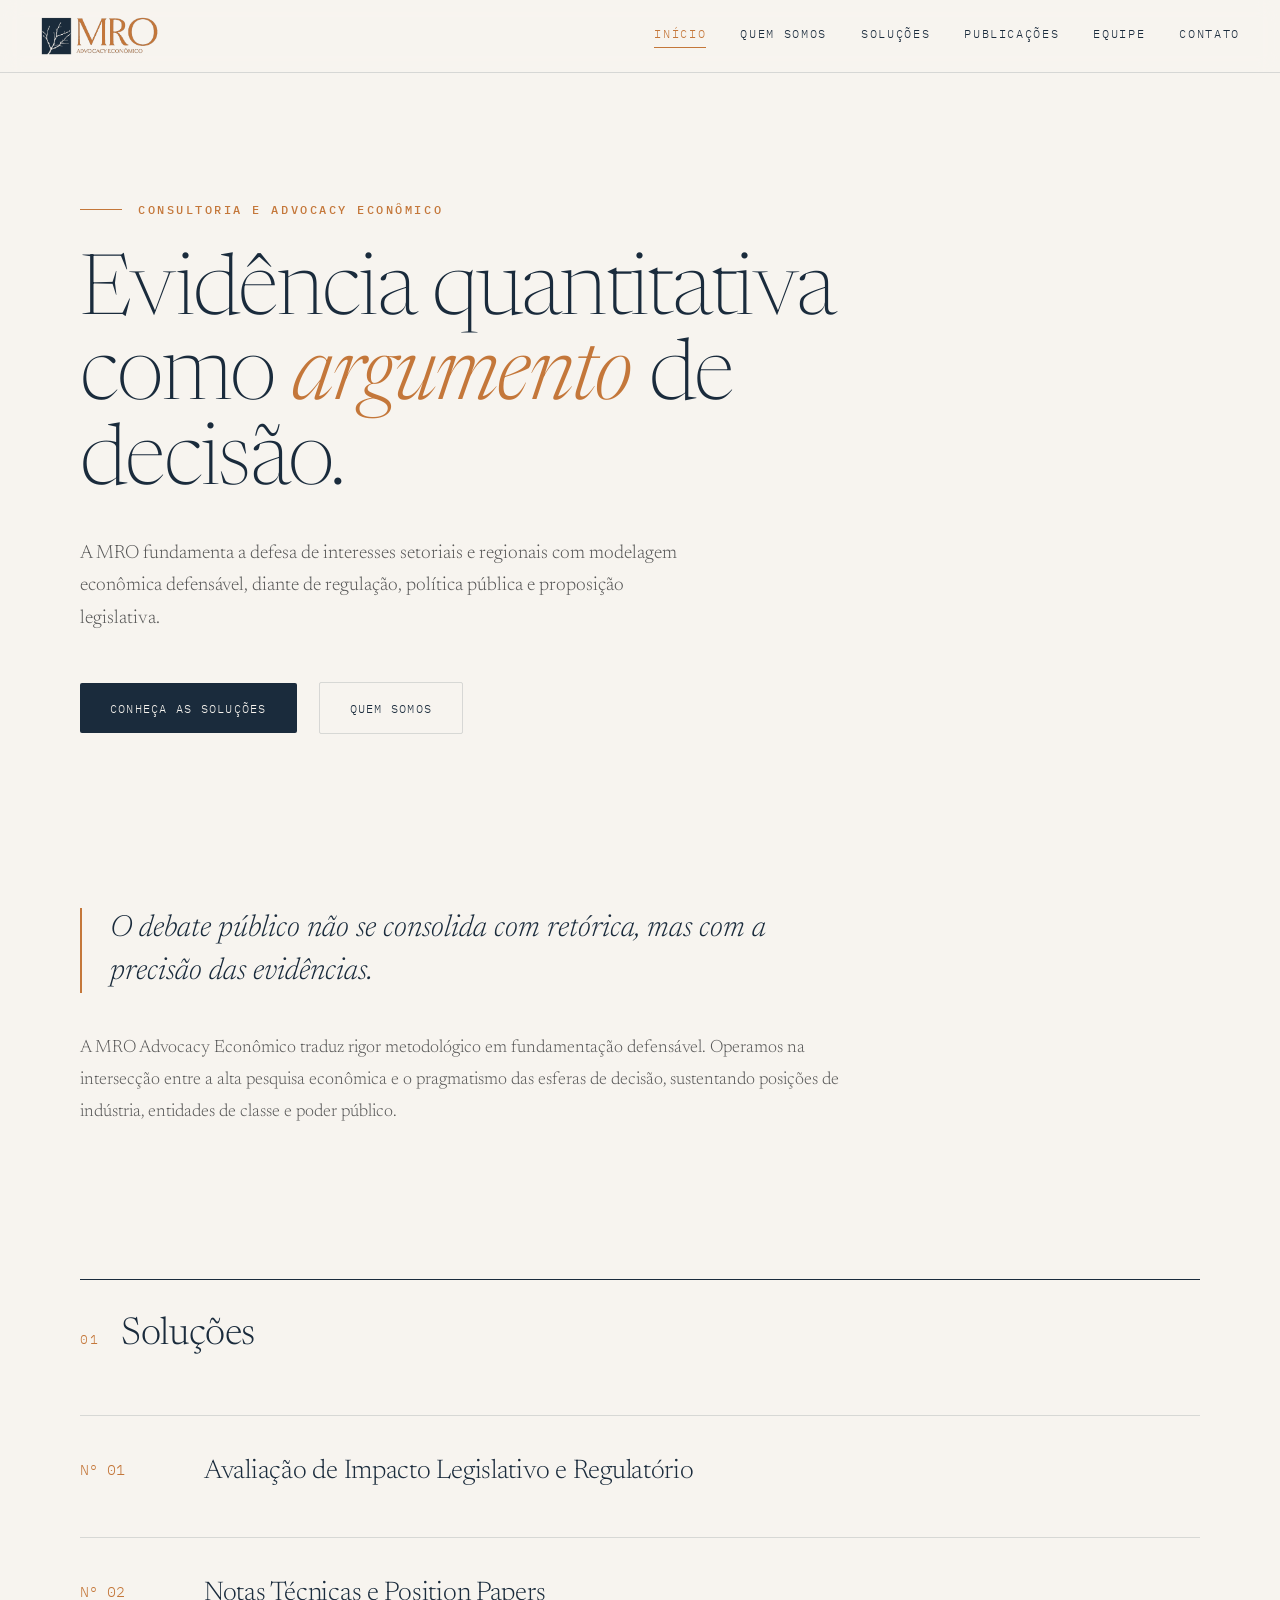
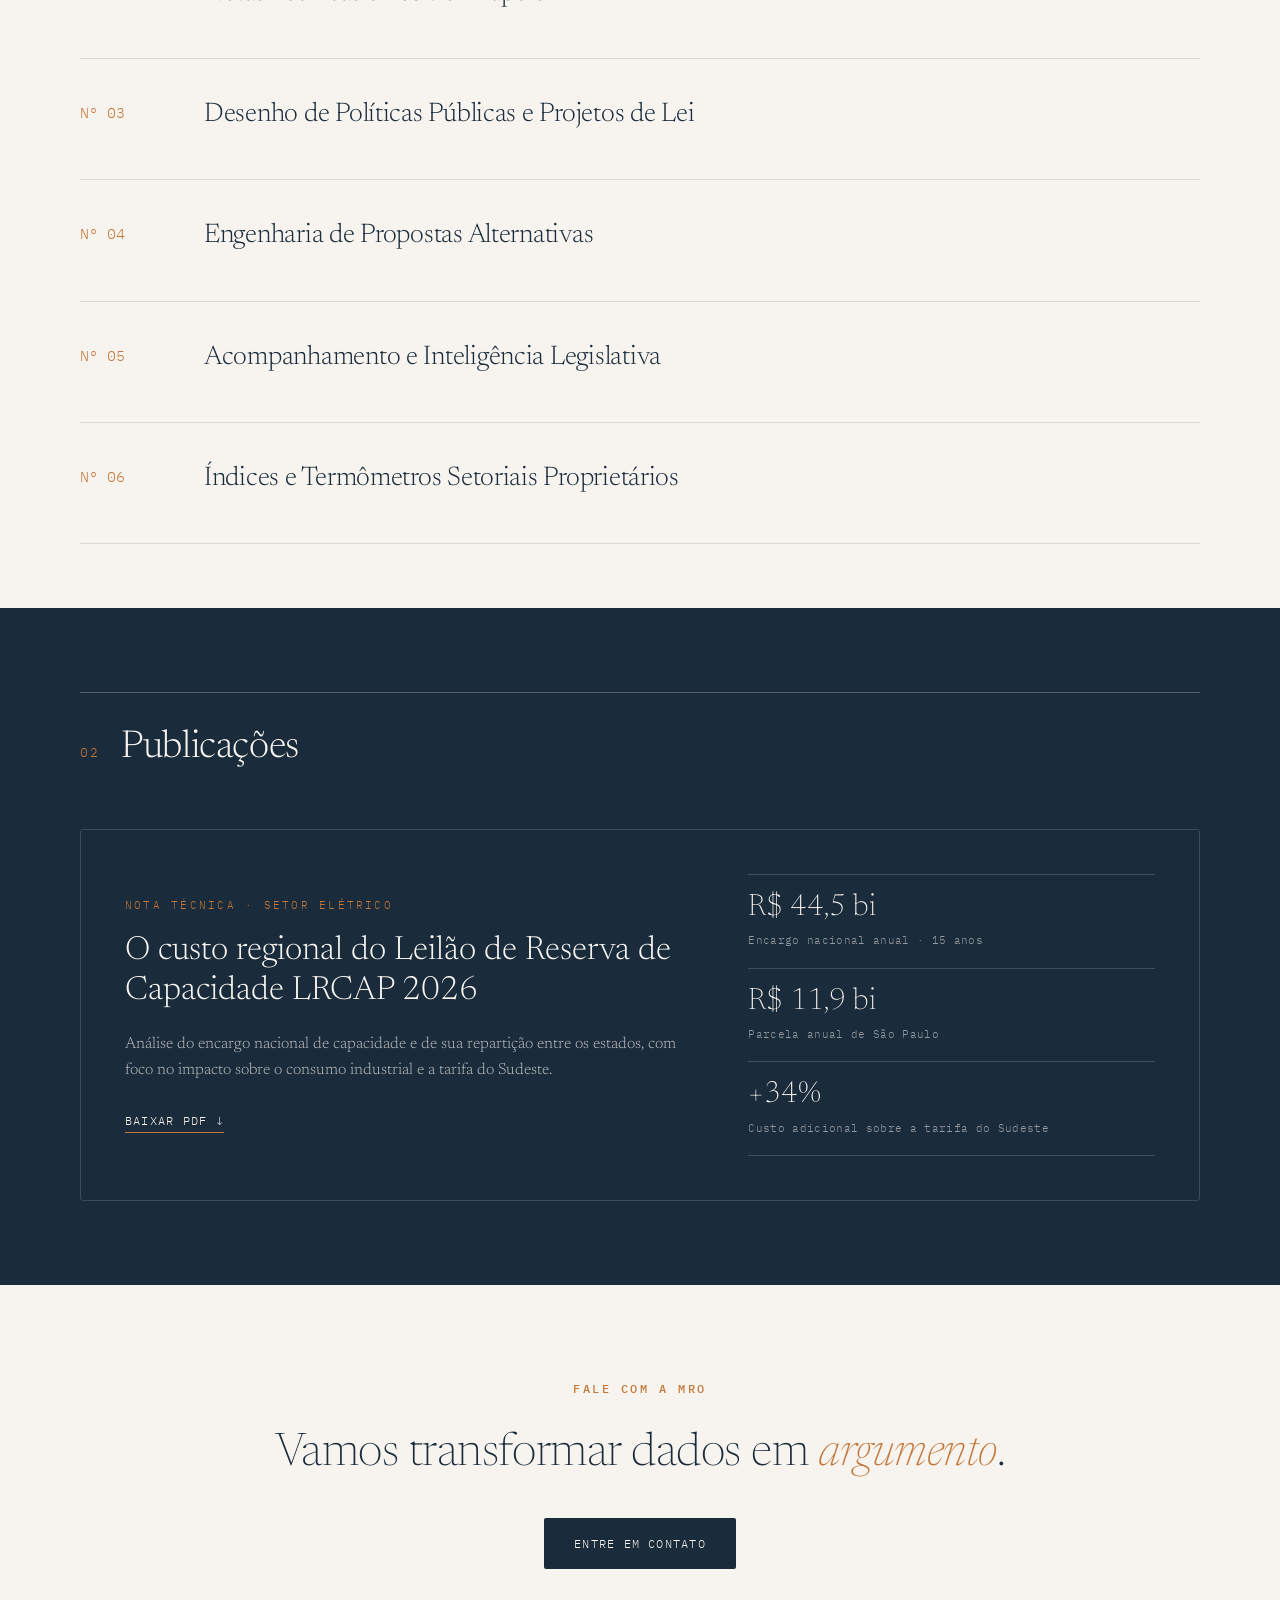
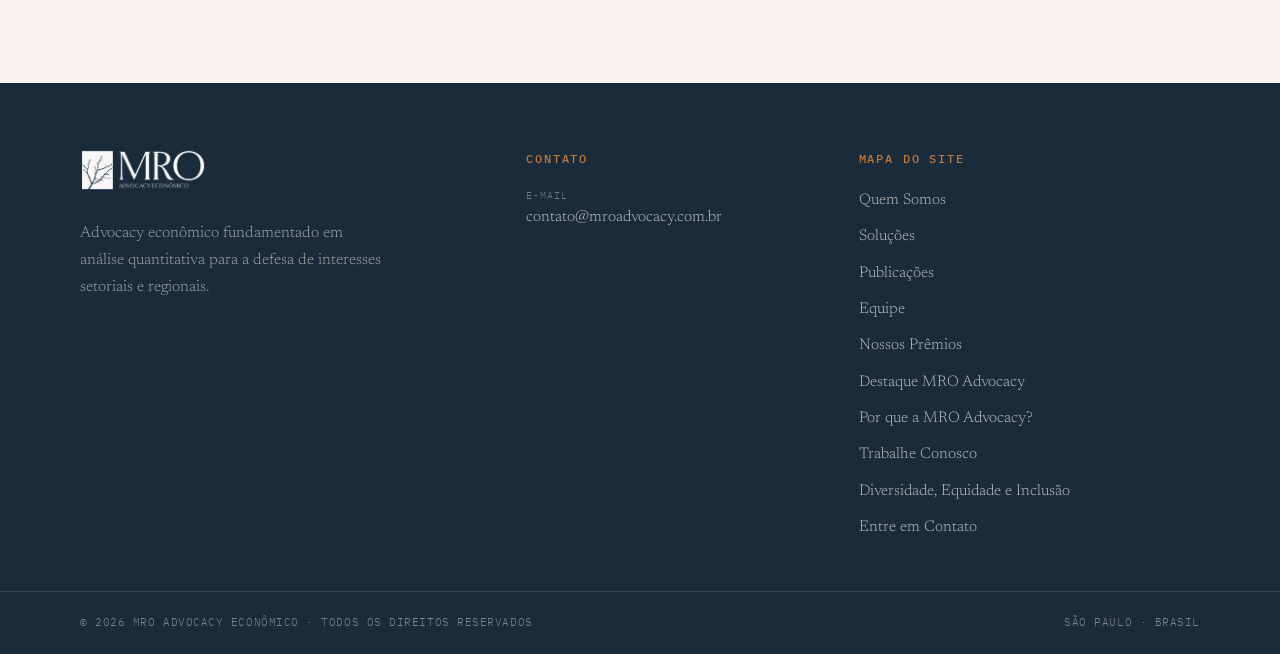
==== commit 35d5d673: "Add files via upload" ====
--- a/index.html
+++ b/index.html
@@ -3,8 +3,17 @@
 <head>
 <meta charset="UTF-8">
 <meta name="viewport" content="width=device-width, initial-scale=1.0">
-<title>MRO Advocacy Econômico</title>
-<meta name="description" content="Advocacy econômico fundamentado em análise quantitativa.">
+<title>MRO Advocacy Econômico | Consultoria de Advocacy e Análise Econômica</title>
+<meta name="description" content="Consultoria de advocacy econômico em São Paulo. Fundamentamos a defesa de interesses setoriais e regulatórios com análise quantitativa e modelagem econômica defensável.">
+<!-- og -->
+<meta property="og:type" content="website">
+<meta property="og:title" content="MRO Advocacy Econômico | Consultoria de Advocacy e Análise Econômica">
+<meta property="og:description" content="Consultoria de advocacy econômico em São Paulo. Fundamentamos a defesa de interesses setoriais e regulatórios com análise quantitativa e modelagem econômica defensável.">
+<meta property="og:url" content="https://www.mroadvocacy.com.br/">
+<meta property="og:image" content="https://www.mroadvocacy.com.br/assets/mro-logo.png">
+<meta property="og:locale" content="pt_BR">
+<meta name="twitter:card" content="summary">
+<!-- /og -->
 <link rel="icon" type="image/png" href="assets/mro-favicon.png">
 <link rel="preconnect" href="https://fonts.googleapis.com"><link rel="preconnect" href="https://fonts.gstatic.com" crossorigin><link href="https://fonts.googleapis.com/css2?family=Newsreader:ital,opsz,wght@0,6..72,200;0,6..72,300;0,6..72,400;1,6..72,300;1,6..72,400&family=IBM+Plex+Mono:wght@400;500&display=swap" rel="stylesheet">
 <link rel="stylesheet" href="assets/styles.css">
@@ -43,11 +52,11 @@
   <div class="wrap">
     <div class="sec-head"><span class="n">01</span><h2>Soluções</h2></div>
     <div class="idx">
-      <a class="idx-item" href="solucoes.html"><span class="num">Nº 01</span><div><h3>Avaliação de Impacto Regulatório</h3></div><span class="arrow">&rarr;</span></a>
+      <a class="idx-item" href="solucoes.html"><span class="num">Nº 01</span><div><h3>Avaliação de Impacto Legislativo e Regulatório</h3></div><span class="arrow">&rarr;</span></a>
       <a class="idx-item" href="solucoes.html"><span class="num">Nº 02</span><div><h3>Notas Técnicas e Position Papers</h3></div><span class="arrow">&rarr;</span></a>
       <a class="idx-item" href="solucoes.html"><span class="num">Nº 03</span><div><h3>Desenho de Políticas Públicas e Projetos de Lei</h3></div><span class="arrow">&rarr;</span></a>
       <a class="idx-item" href="solucoes.html"><span class="num">Nº 04</span><div><h3>Engenharia de Propostas Alternativas</h3></div><span class="arrow">&rarr;</span></a>
-      <a class="idx-item" href="solucoes.html"><span class="num">Nº 05</span><div><h3>Suporte Técnico em Contencioso Regulatório</h3></div><span class="arrow">&rarr;</span></a>
+      <a class="idx-item" href="solucoes.html"><span class="num">Nº 05</span><div><h3>Acompanhamento e Inteligência Legislativa</h3></div><span class="arrow">&rarr;</span></a>
       <a class="idx-item" href="solucoes.html"><span class="num">Nº 06</span><div><h3>Índices e Termômetros Setoriais Proprietários</h3></div><span class="arrow">&rarr;</span></a>
     </div>
   </div>
@@ -87,15 +96,14 @@
     </div>
     <div class="footer-col">
       <h4>Contato</h4>
-      <div class="line"><span class="t">Endereço</span>[ Endereço a preencher ]<br>São Paulo · SP</div>
       <div class="line"><span class="t">E-mail</span><a href="mailto:contato@mroadvocacy.com.br" style="display:inline;margin:0">contato@mroadvocacy.com.br</a></div>
-      <div class="line"><span class="t">Telefone</span>[ Telefone a preencher ]</div>
     </div>
     <div class="footer-col">
       <h4>Mapa do site</h4>
       <a href="quem-somos.html">Quem Somos</a>
-      <a href="publicacoes.html">Publicações</a><a href="equipe.html">Equipe</a>
+      <a href="solucoes.html">Soluções</a>
       <a href="publicacoes.html">Publicações</a>
+      <a href="equipe.html">Equipe</a>
       <a href="#">Nossos Prêmios</a>
       <a href="#">Destaque MRO Advocacy</a>
       <a href="#">Por que a MRO Advocacy?</a>
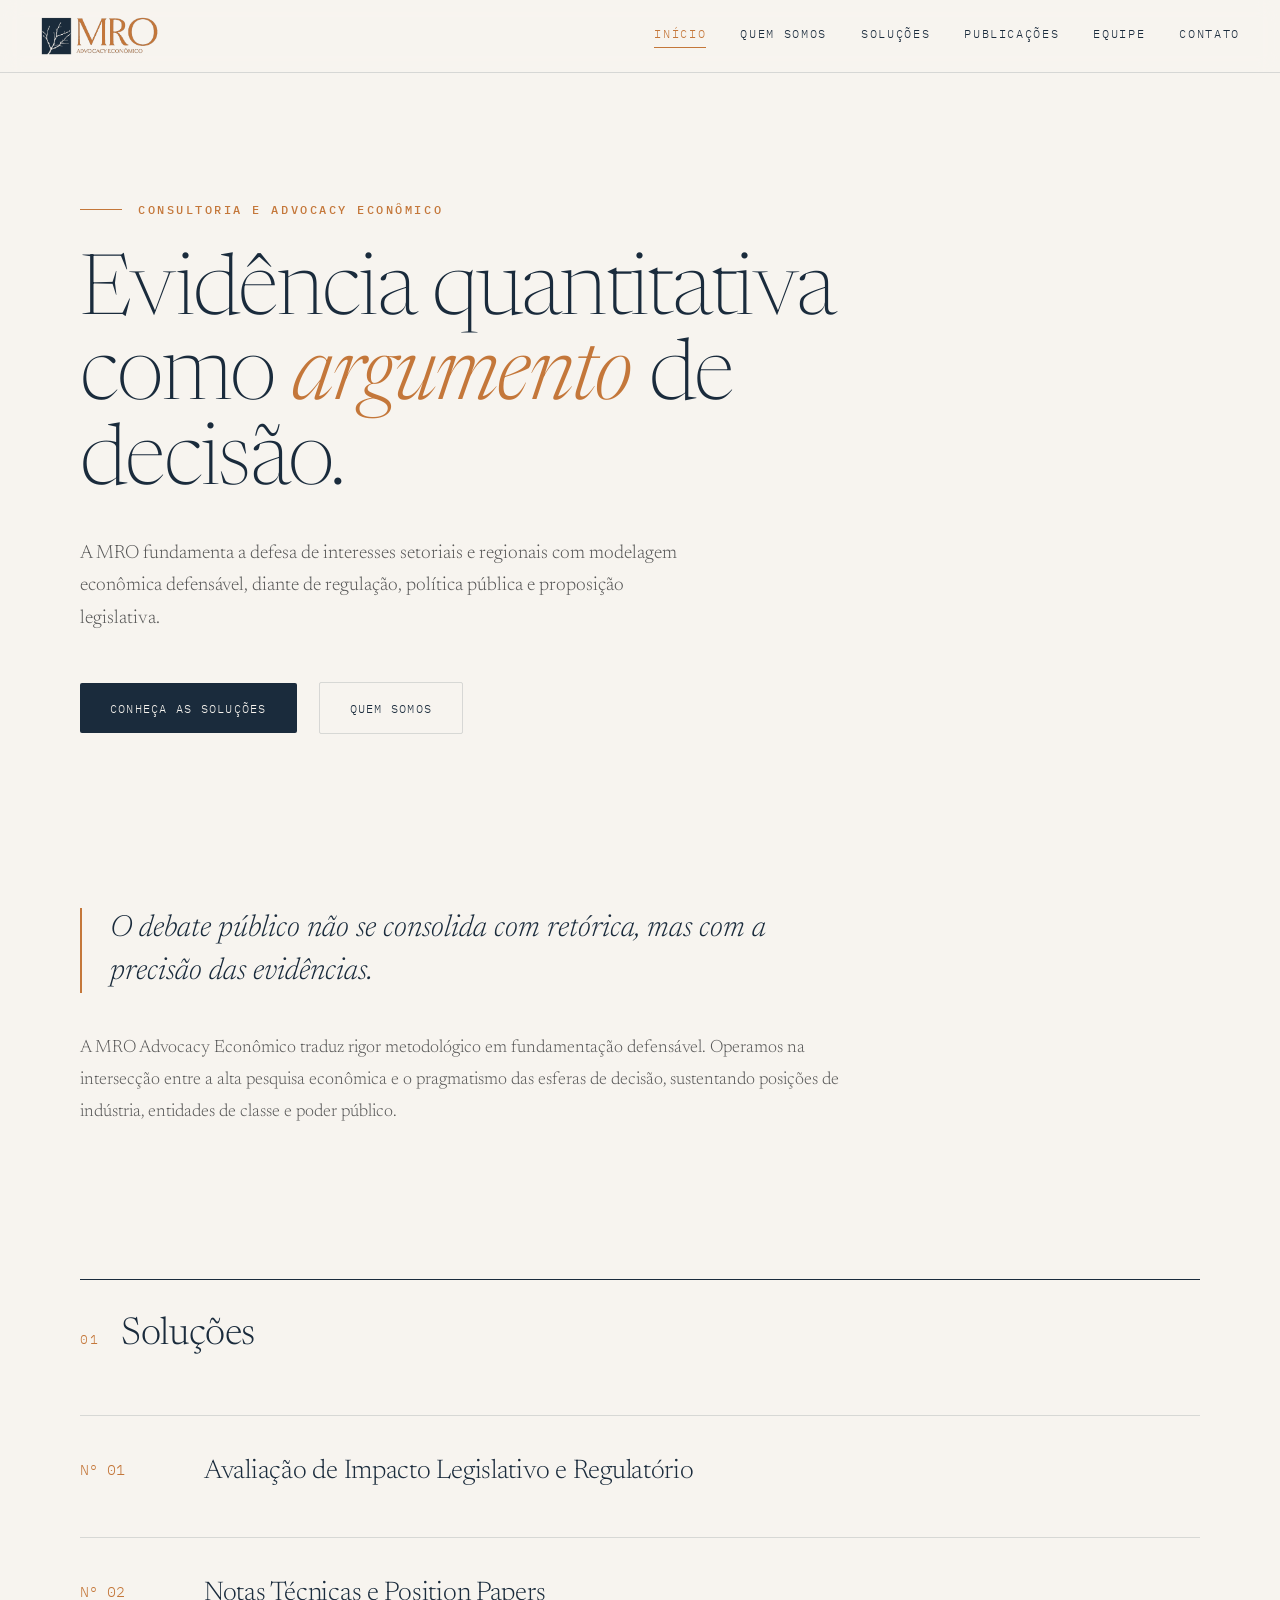
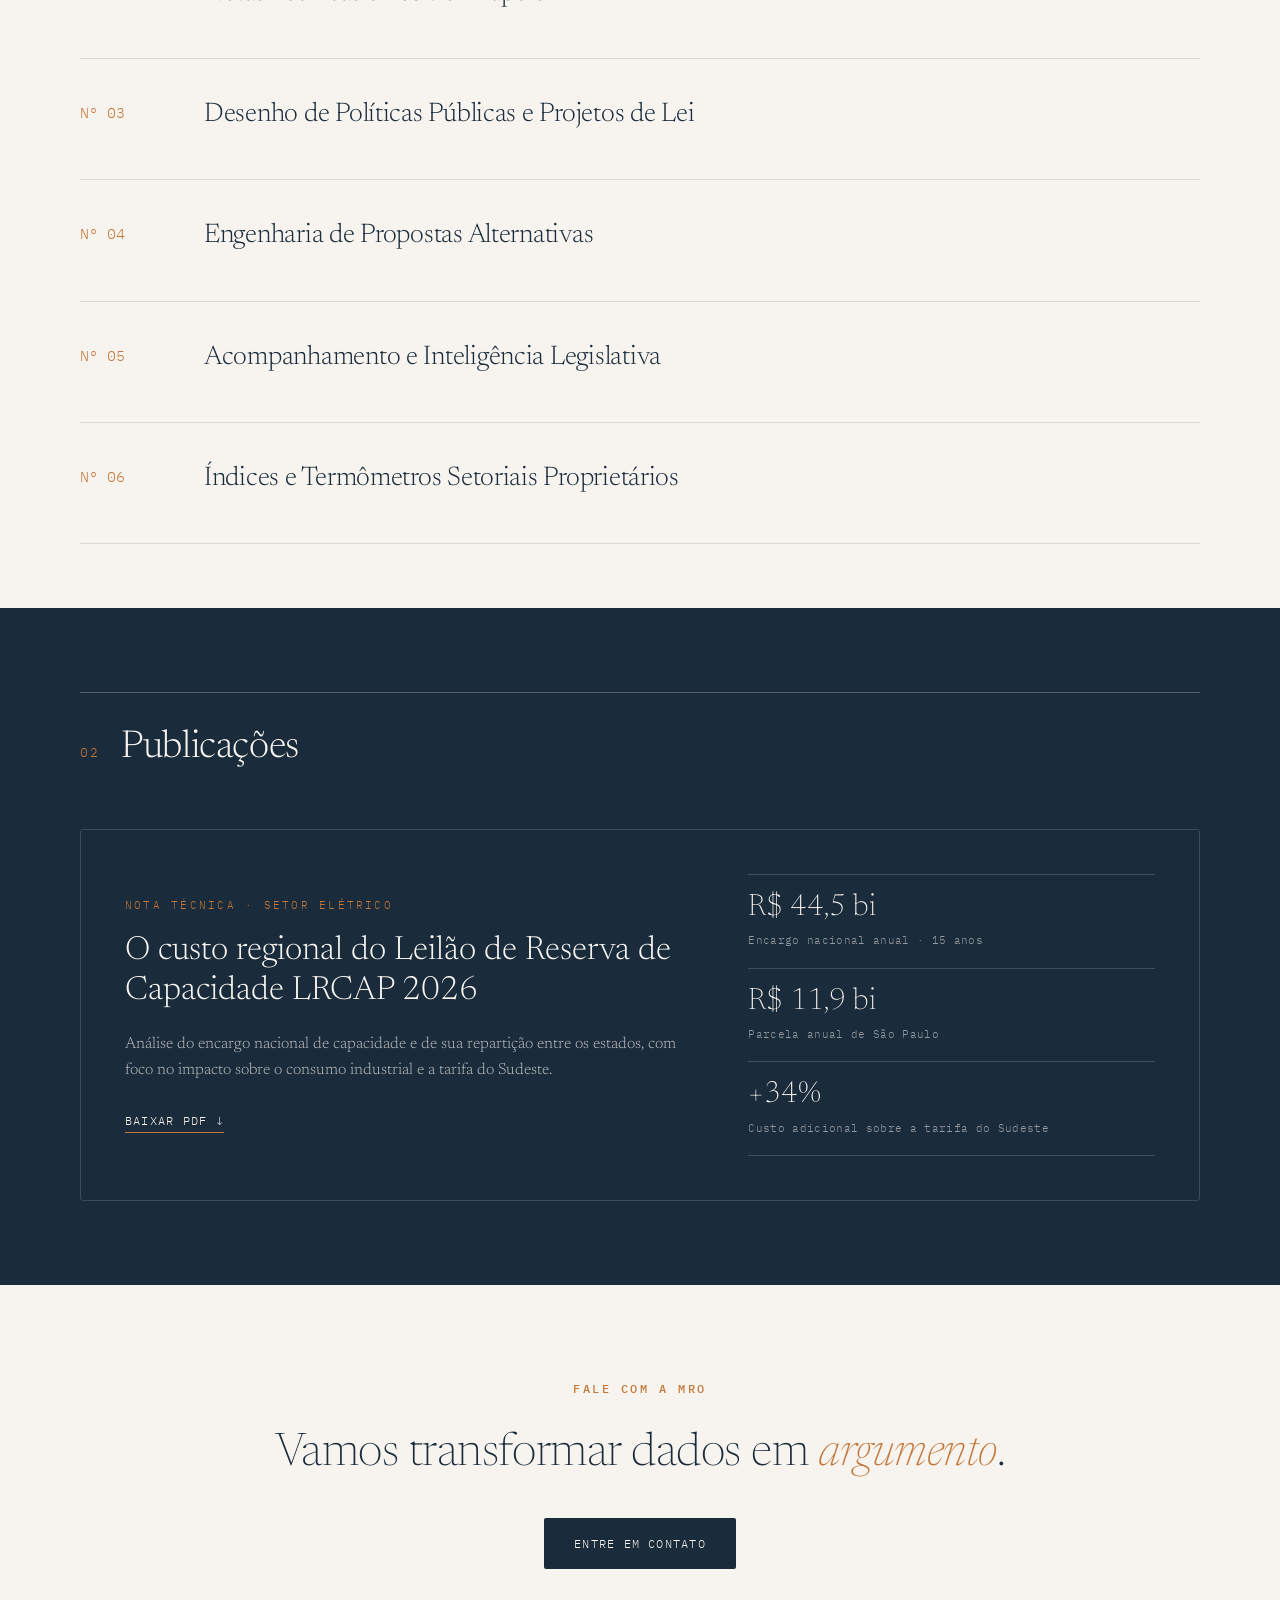
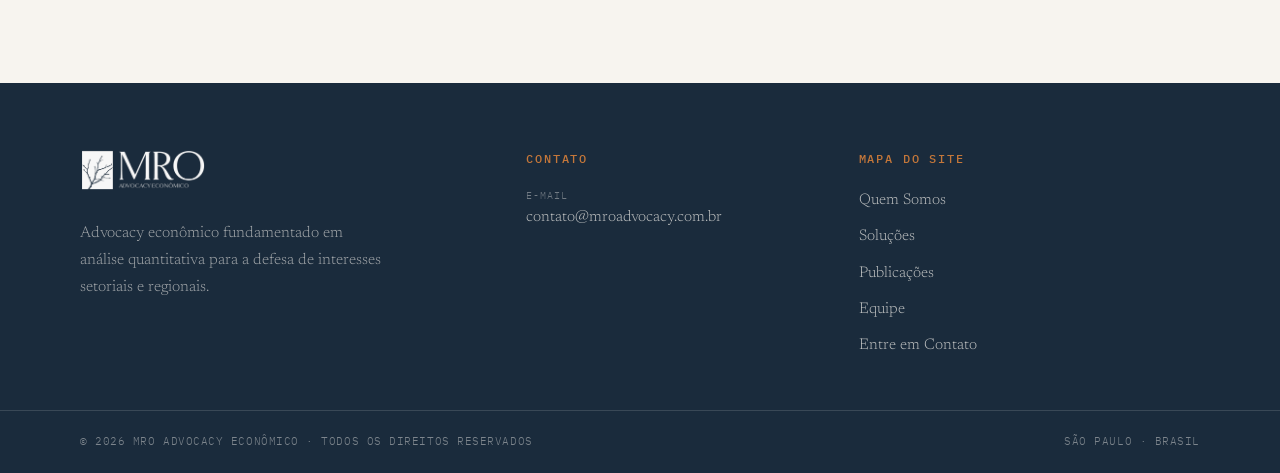
==== commit d8848452: "Add files via upload" ====
--- a/index.html
+++ b/index.html
@@ -104,11 +104,6 @@
       <a href="solucoes.html">Soluções</a>
       <a href="publicacoes.html">Publicações</a>
       <a href="equipe.html">Equipe</a>
-      <a href="#">Nossos Prêmios</a>
-      <a href="#">Destaque MRO Advocacy</a>
-      <a href="#">Por que a MRO Advocacy?</a>
-      <a href="#">Trabalhe Conosco</a>
-      <a href="#">Diversidade, Equidade e Inclusão</a>
       <a href="contato.html">Entre em Contato</a>
     </div>
   </div>
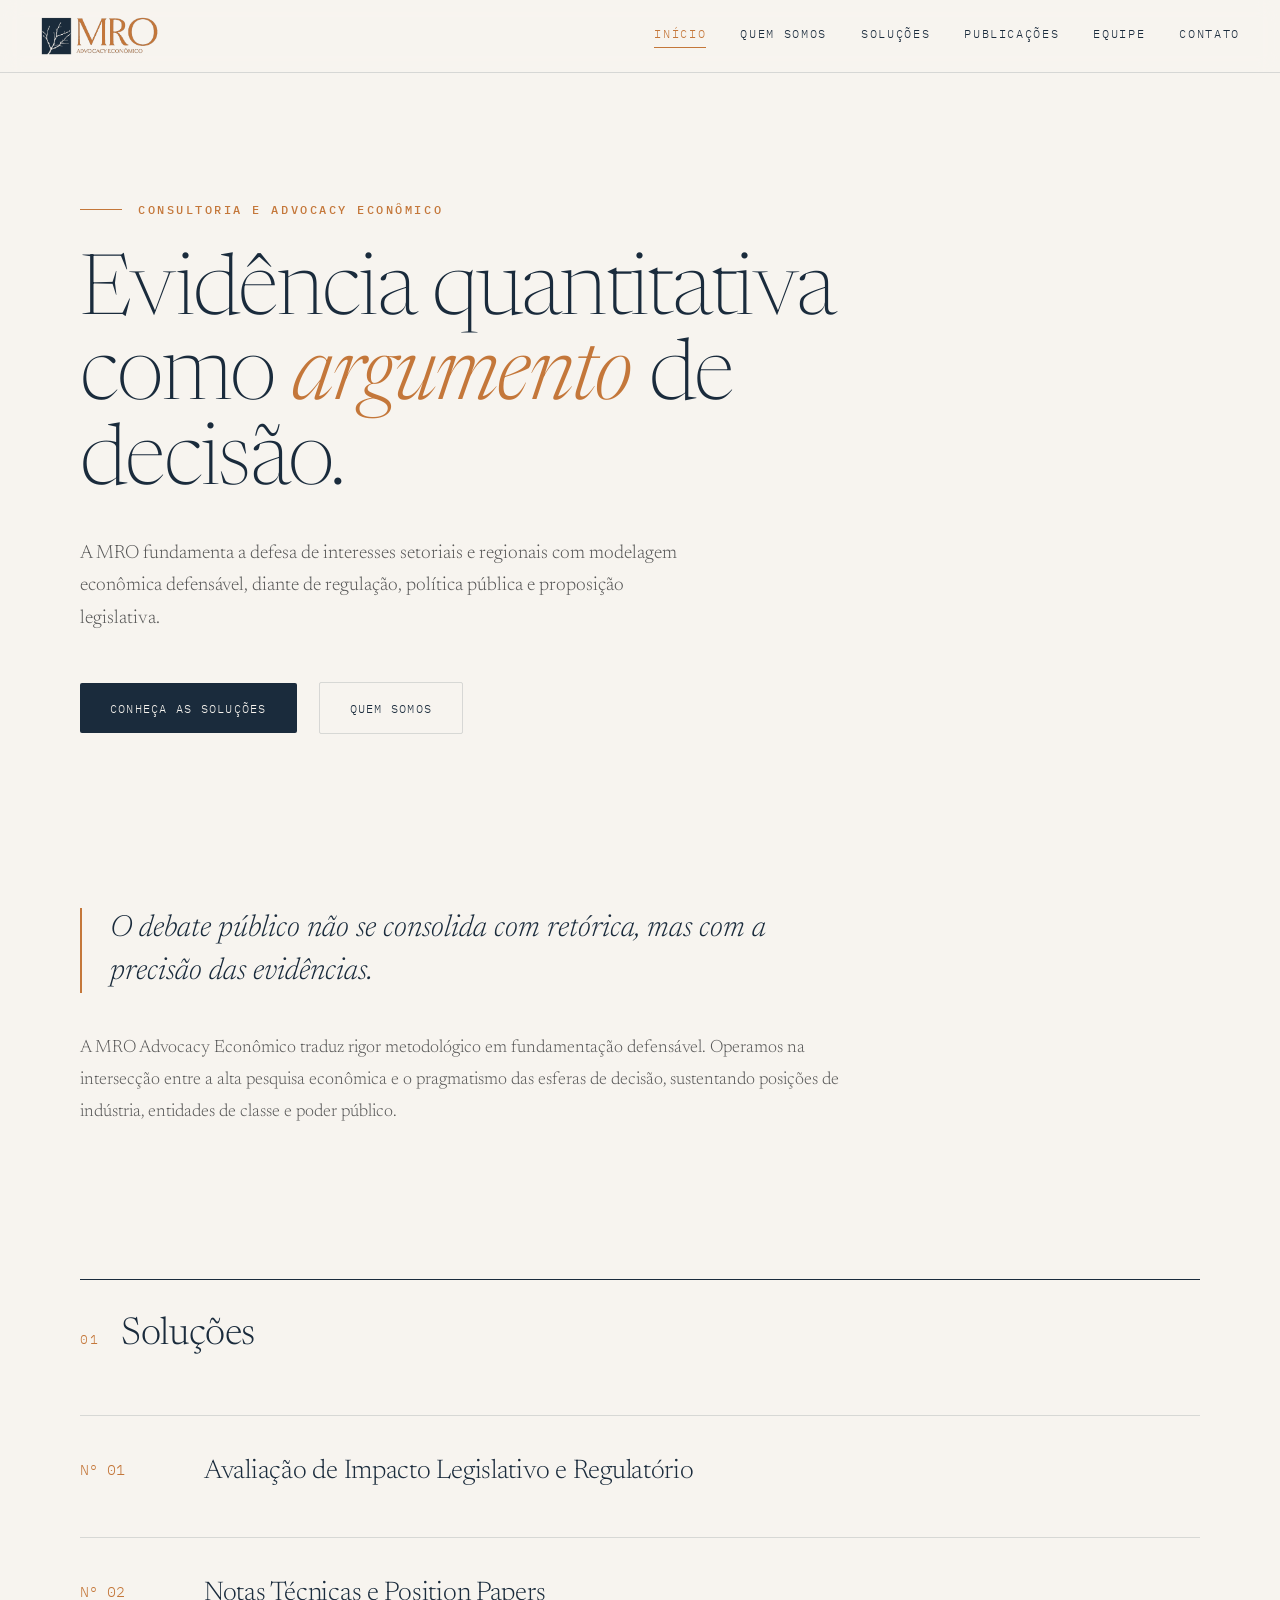
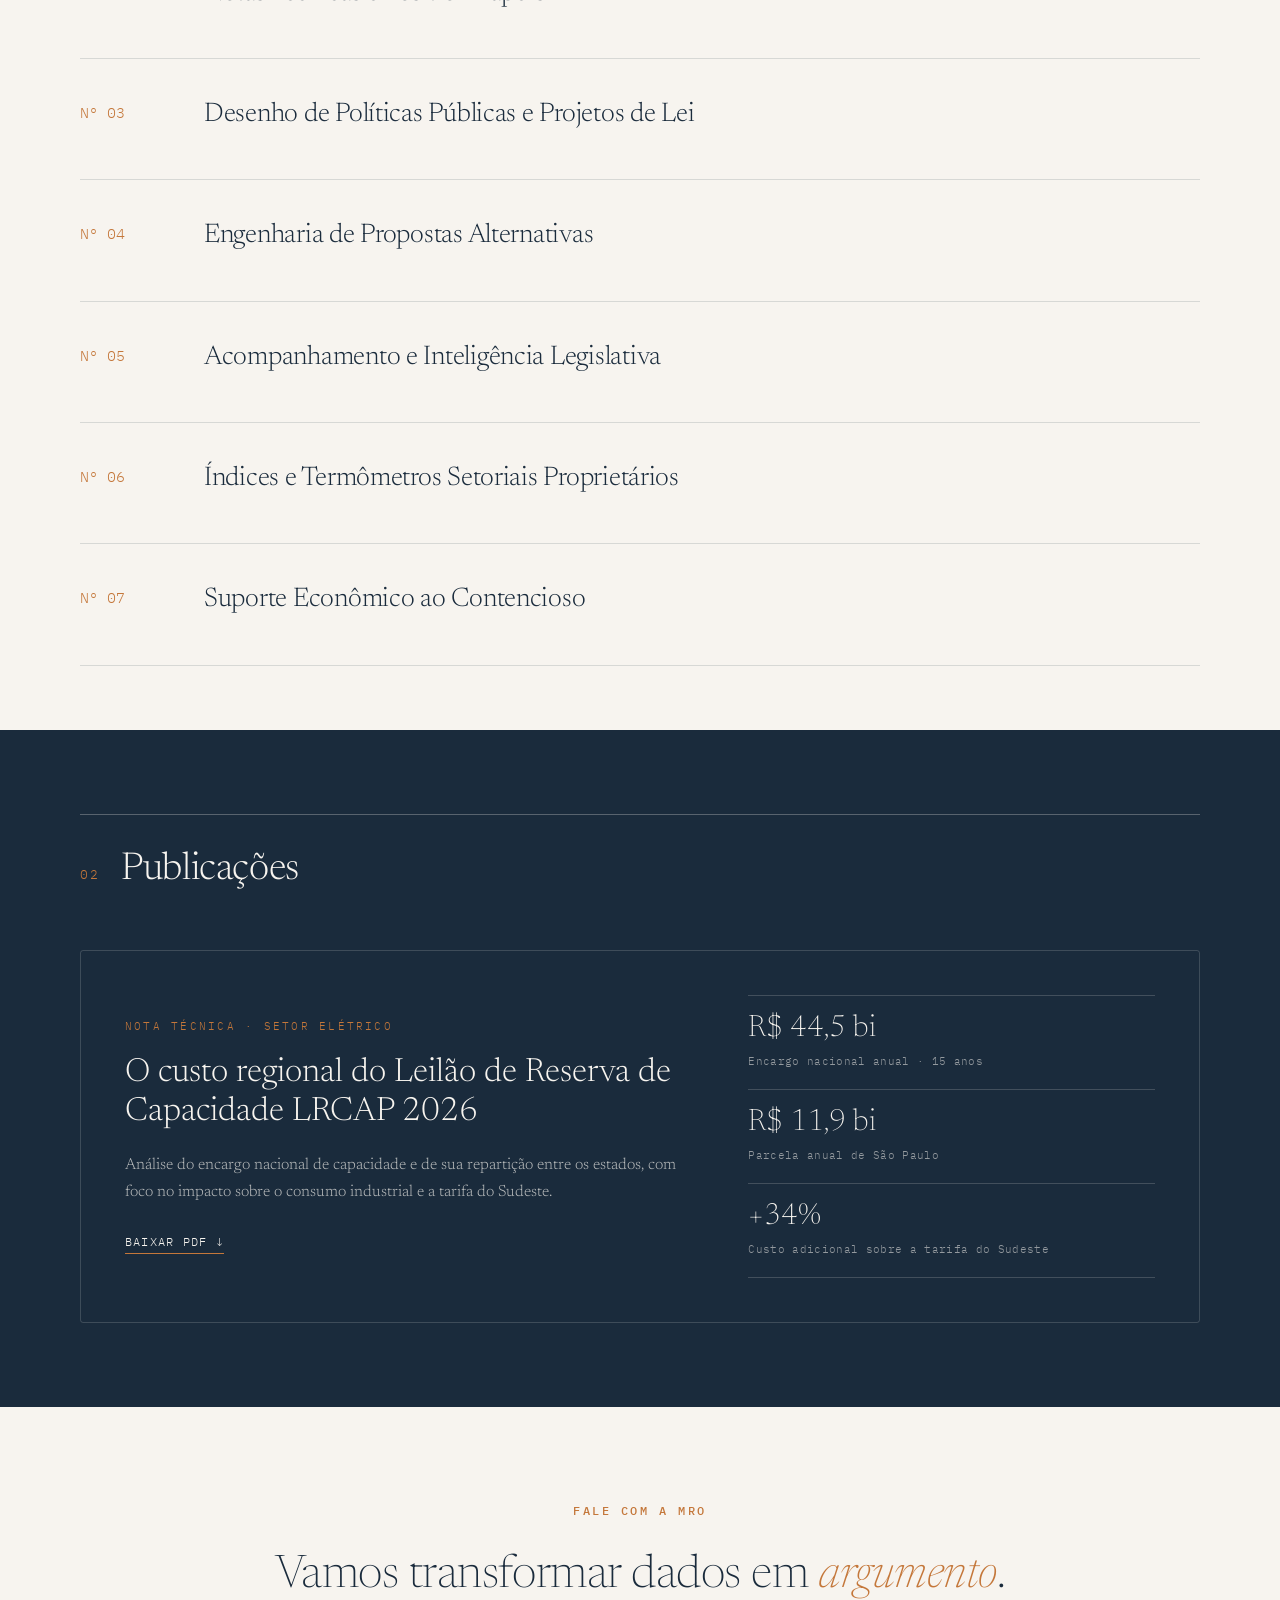
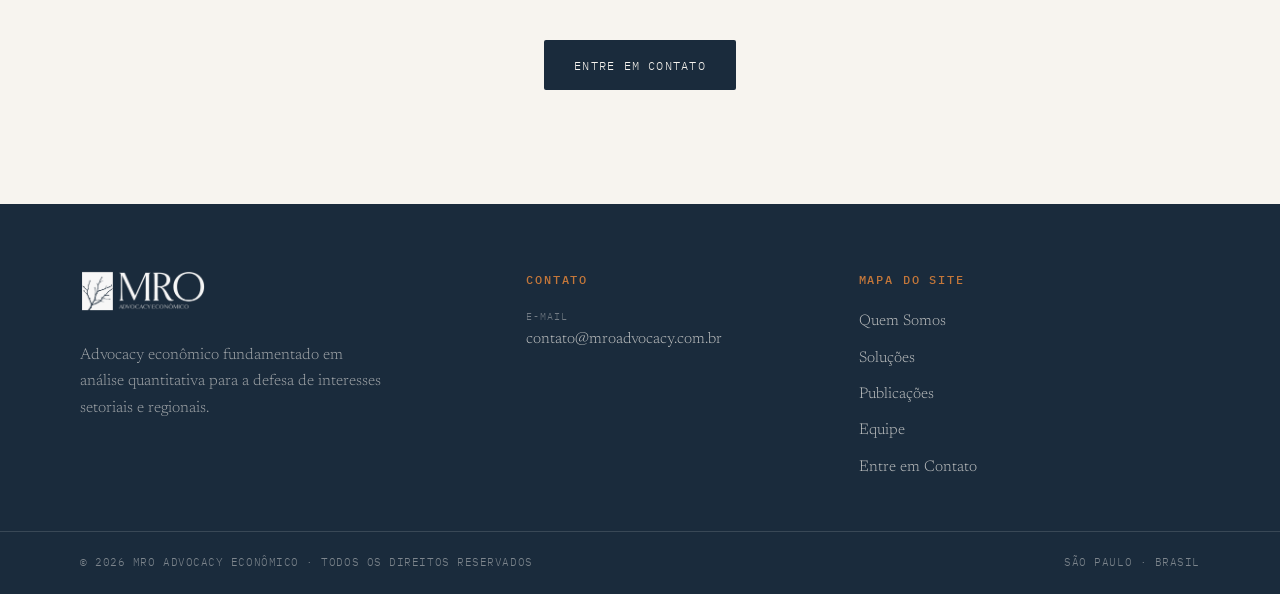
==== commit 9b99b052: "Add files via upload" ====
--- a/index.html
+++ b/index.html
@@ -58,6 +58,7 @@
       <a class="idx-item" href="solucoes.html"><span class="num">Nº 04</span><div><h3>Engenharia de Propostas Alternativas</h3></div><span class="arrow">&rarr;</span></a>
       <a class="idx-item" href="solucoes.html"><span class="num">Nº 05</span><div><h3>Acompanhamento e Inteligência Legislativa</h3></div><span class="arrow">&rarr;</span></a>
       <a class="idx-item" href="solucoes.html"><span class="num">Nº 06</span><div><h3>Índices e Termômetros Setoriais Proprietários</h3></div><span class="arrow">&rarr;</span></a>
+      <a class="idx-item" href="solucoes.html"><span class="num">Nº 07</span><div><h3>Suporte Econômico ao Contencioso</h3></div><span class="arrow">&rarr;</span></a>
     </div>
   </div>
 </section>
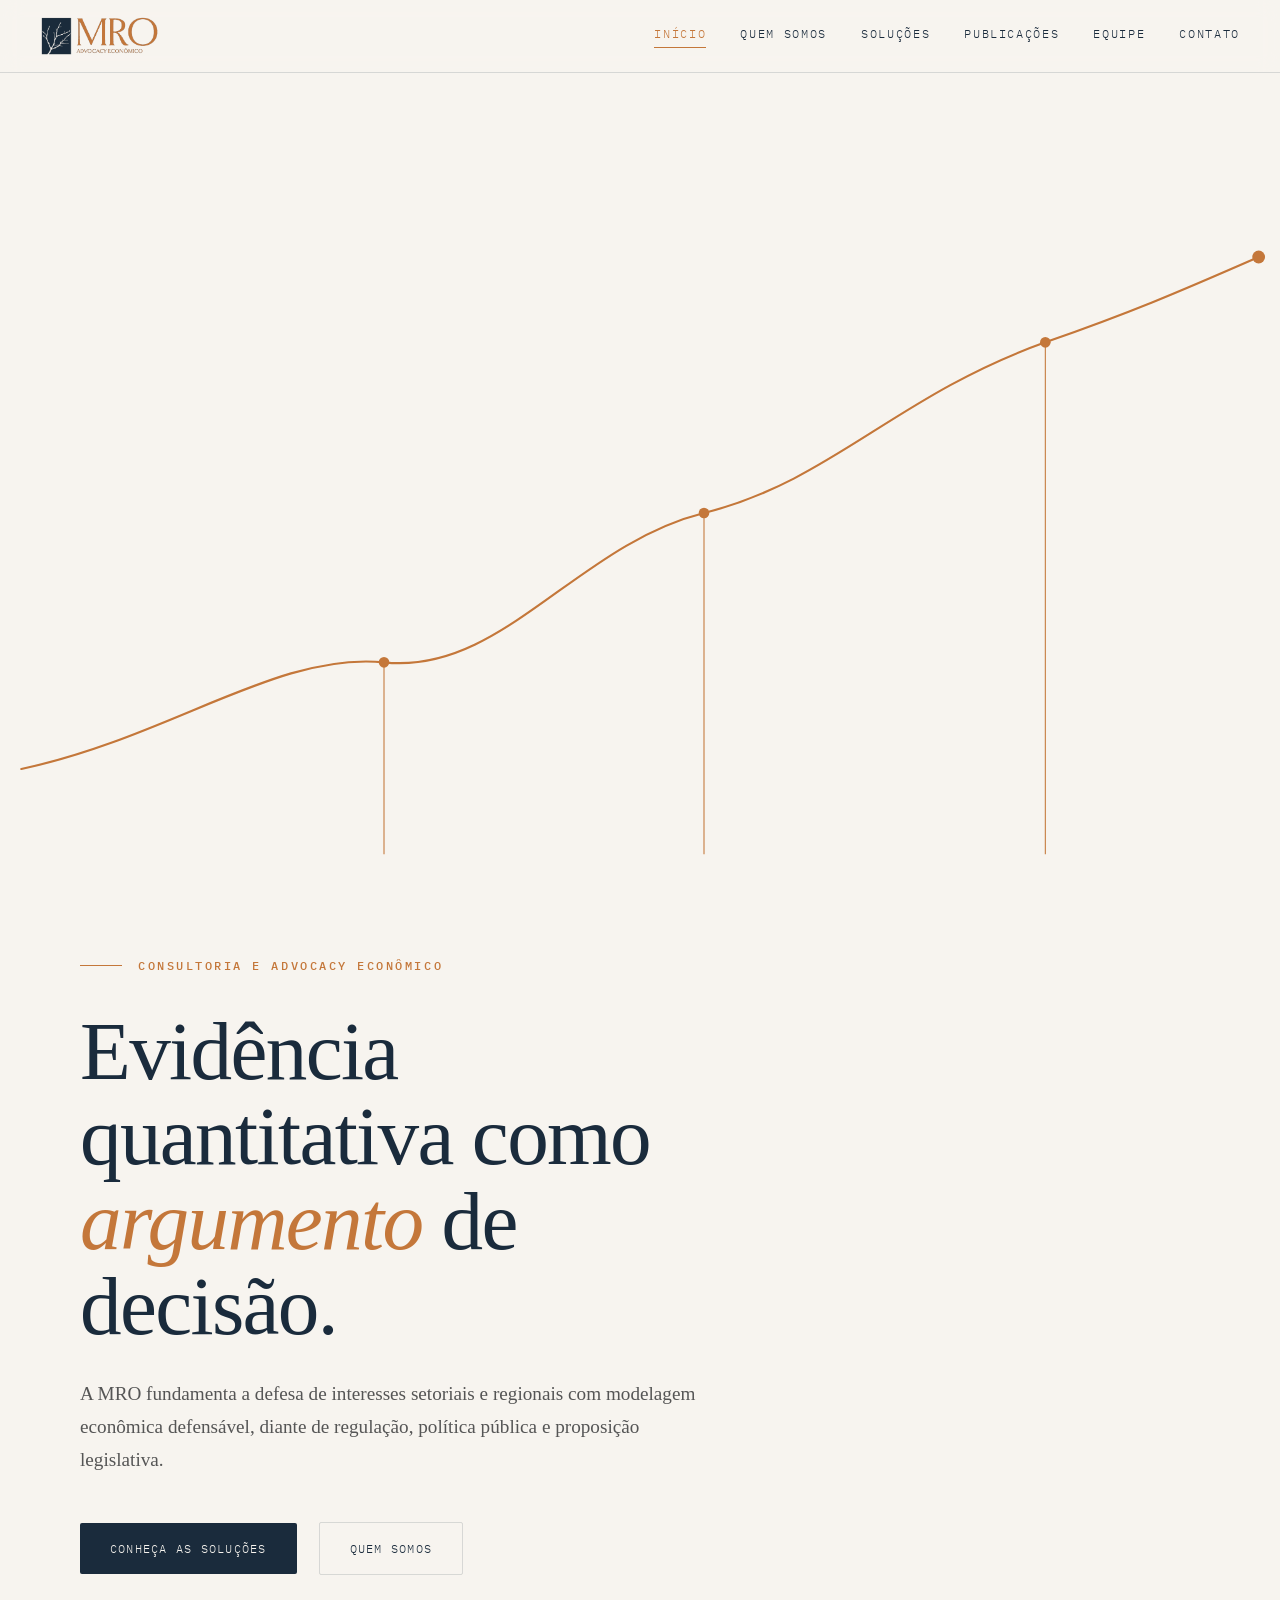
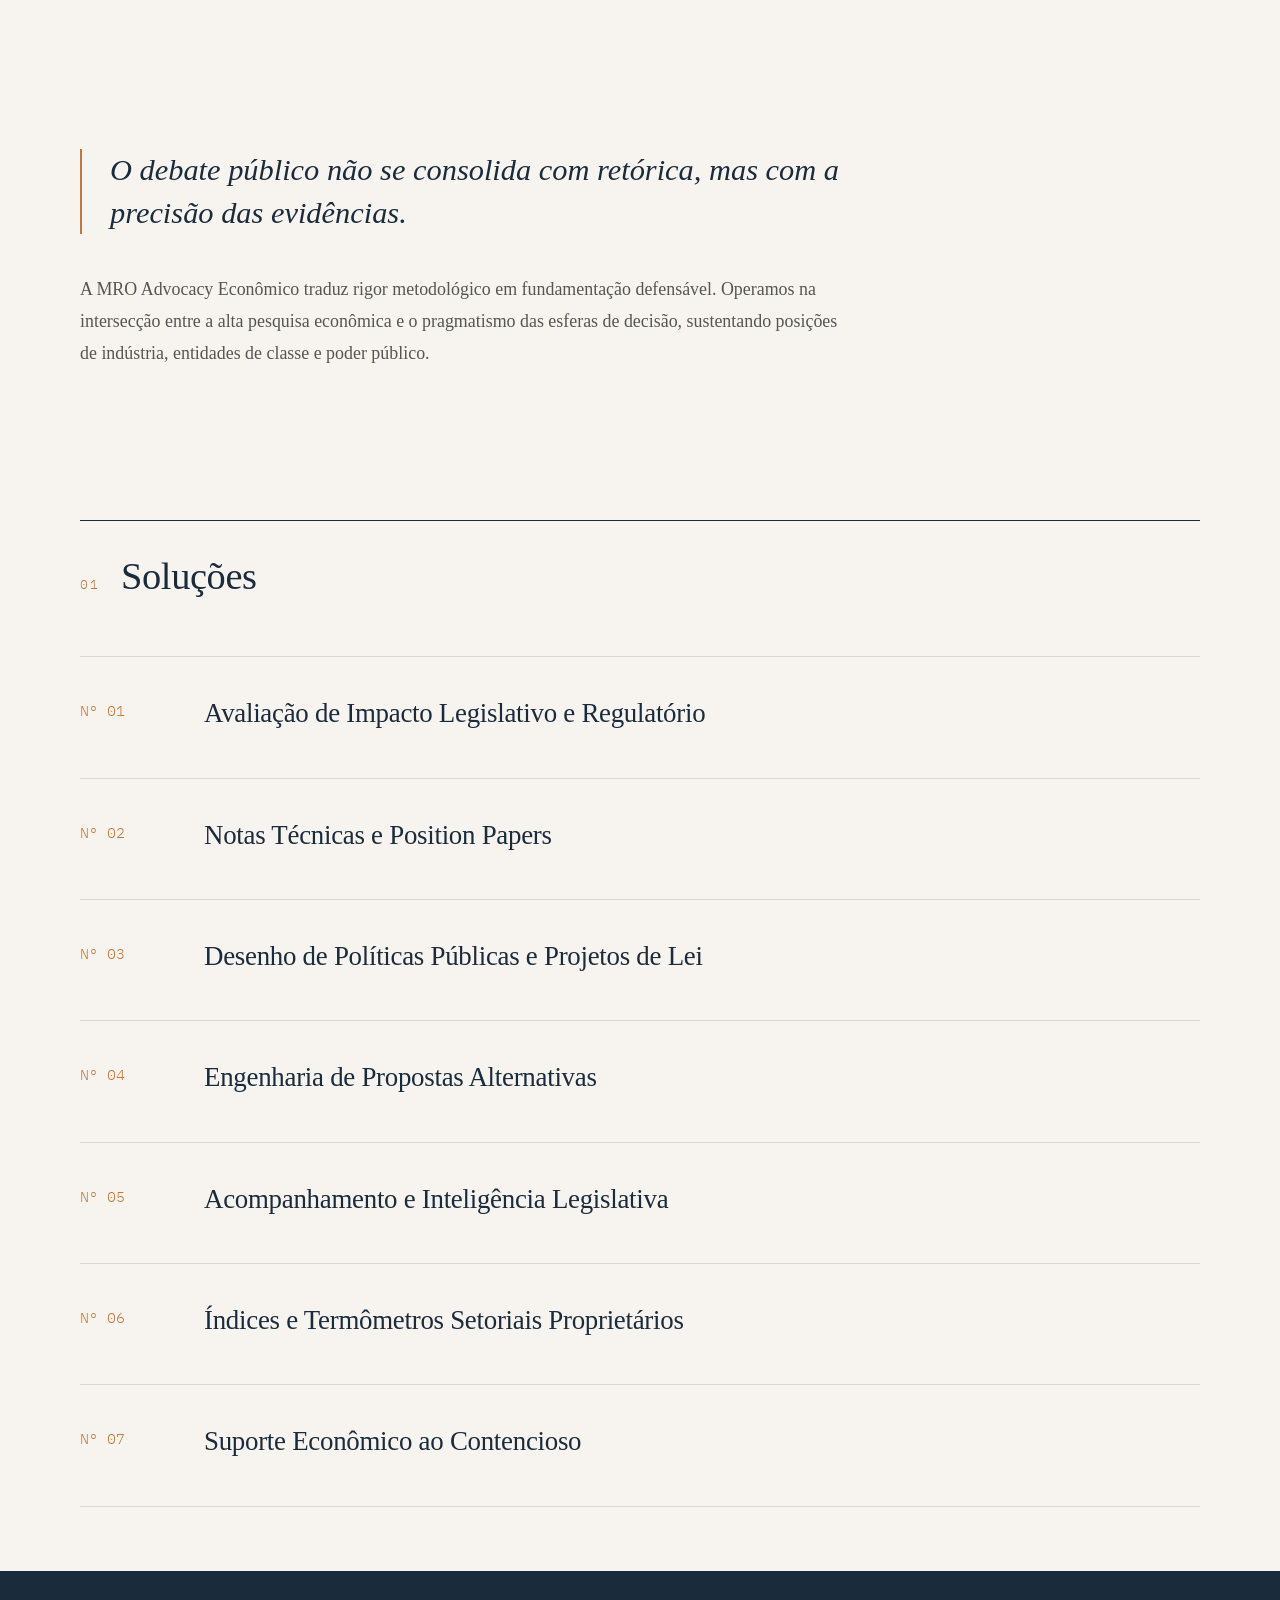
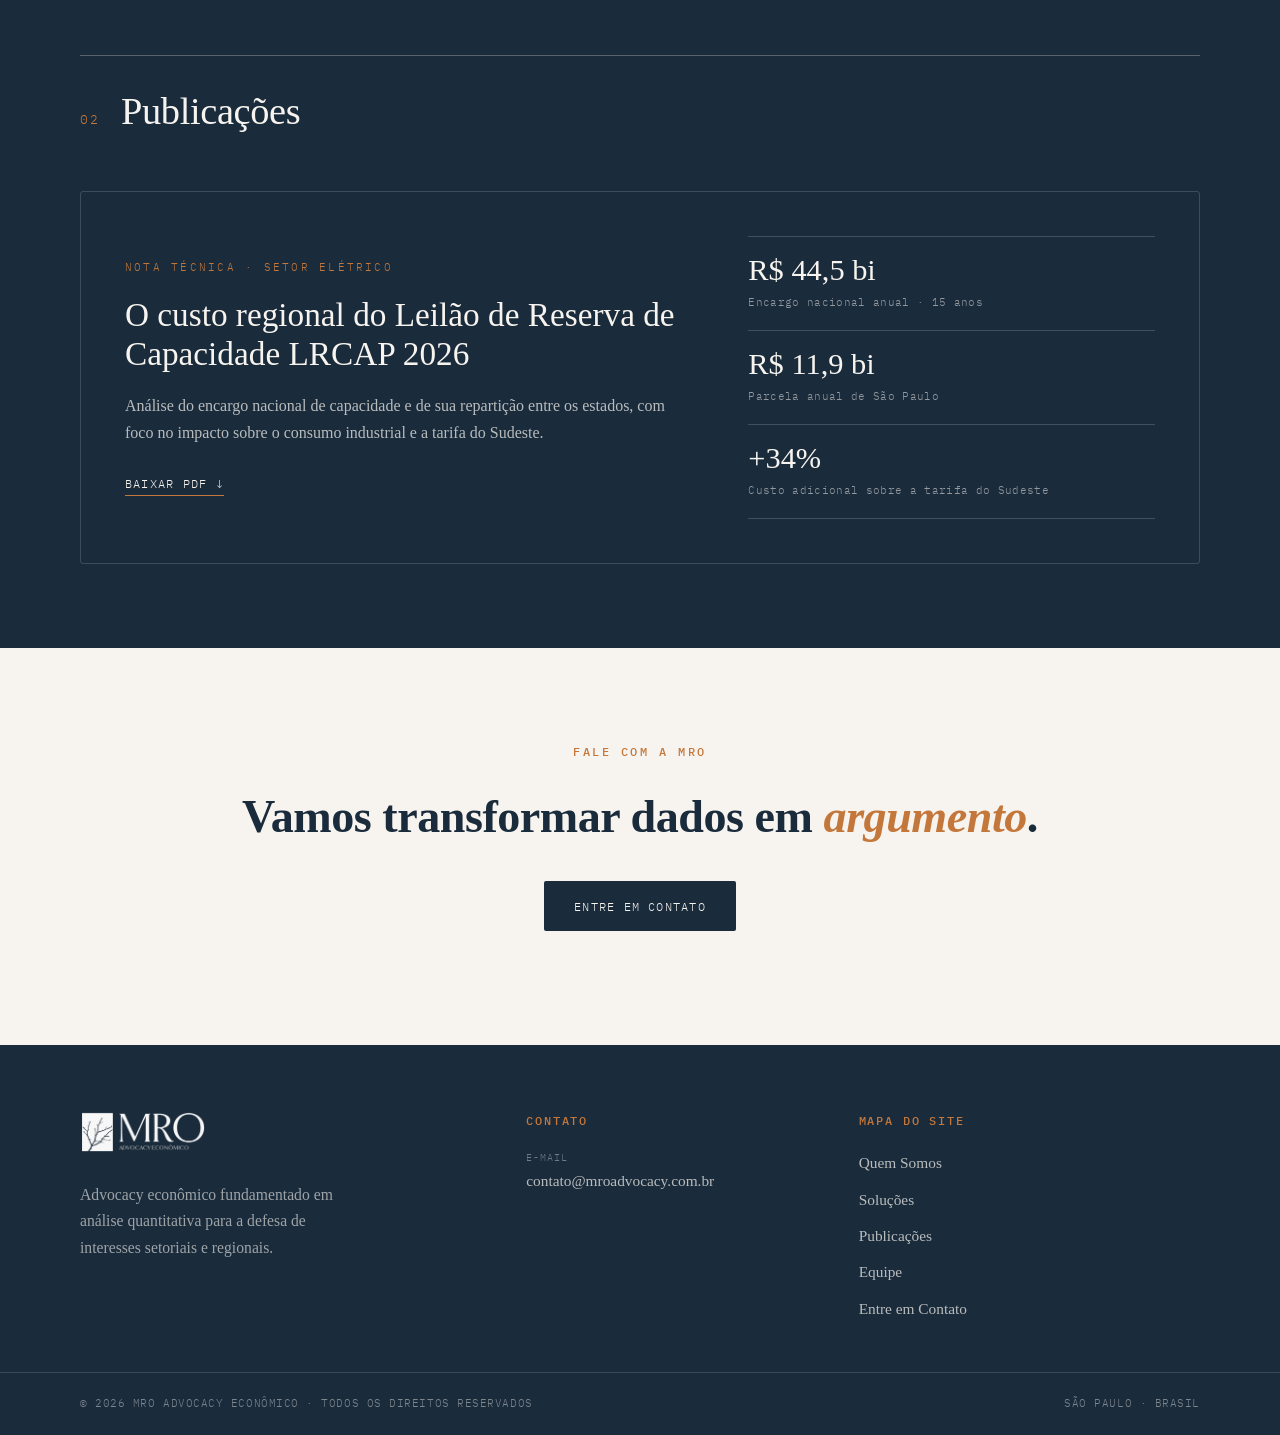
==== commit 21e35667: "Add files via upload" ====
--- a/index.html
+++ b/index.html
@@ -15,7 +15,7 @@
 <meta name="twitter:card" content="summary">
 <!-- /og -->
 <link rel="icon" type="image/png" href="assets/mro-favicon.png">
-<link rel="preconnect" href="https://fonts.googleapis.com"><link rel="preconnect" href="https://fonts.gstatic.com" crossorigin><link href="https://fonts.googleapis.com/css2?family=Newsreader:ital,opsz,wght@0,6..72,200;0,6..72,300;0,6..72,400;1,6..72,300;1,6..72,400&family=IBM+Plex+Mono:wght@400;500&display=swap" rel="stylesheet">
+<link rel="preconnect" href="https://fonts.googleapis.com"><link rel="preconnect" href="https://fonts.gstatic.com" crossorigin><link href="https://fonts.googleapis.com/css2?family=Cormorant+Garamond:ital,wght@0,400;0,500;0,600;0,700;1,400;1,500&family=Cinzel:wght@400;500;600&family=Hanken+Grotesk:ital,wght@0,400;0,500;0,600;0,700;1,400&family=Lora:ital,wght@0,400;0,500;0,600;1,400&family=IBM+Plex+Mono:wght@400;500;600&display=swap" rel="stylesheet">
 <link rel="stylesheet" href="assets/styles.css">
 </head>
 <body>
@@ -28,6 +28,19 @@
 </header>
 
 <div class="hero reveal">
+  <div class="hero-grain" aria-hidden="true"></div>
+  <div class="hero-grid" aria-hidden="true"></div>
+  <div class="hero-glow" aria-hidden="true"></div>
+  <svg class="hero-chart" aria-hidden="true" viewBox="0 0 1200 700" preserveAspectRatio="xMidYMid meet">
+    <path d="M20,540 C160,510 260,430 360,440 C470,452 540,330 660,300 C780,270 840,190 980,140 C1060,112 1100,95 1180,60" fill="none" stroke="var(--terra)" stroke-width="2" stroke-linecap="round"></path>
+    <line x1="360" y1="440" x2="360" y2="620" stroke="var(--terra)" stroke-width="1"></line>
+    <line x1="660" y1="300" x2="660" y2="620" stroke="var(--terra)" stroke-width="1"></line>
+    <line x1="980" y1="140" x2="980" y2="620" stroke="var(--terra)" stroke-width="1"></line>
+    <circle cx="360" cy="440" r="5" fill="var(--terra)"></circle>
+    <circle cx="660" cy="300" r="5" fill="var(--terra)"></circle>
+    <circle cx="980" cy="140" r="5" fill="var(--terra)"></circle>
+    <circle cx="1180" cy="60" r="6" fill="var(--terra)"></circle>
+  </svg>
   <div class="wrap">
     <div class="kick">Consultoria e Advocacy Econômico</div>
     <h1>Evidência quantitativa como <em>argumento</em> de decisão.</h1>
@@ -85,7 +98,7 @@
 <section class="reveal">
   <div class="wrap" style="text-align:center;padding:30px 0 10px">
     <div class="kick" style="justify-content:center">Fale com a MRO</div>
-    <h2 style="font-size:clamp(1.9rem,3.6vw,3rem);font-weight:200;color:var(--azul);margin:18px 0 26px;letter-spacing:-.01em">Vamos transformar dados em <em style="font-style:italic;color:var(--terra)">argumento</em>.</h2>
+    <h2 style="font-family:var(--font-display);font-size:clamp(1.9rem,3.6vw,3rem);font-weight:600;color:var(--azul);margin:18px 0 26px;letter-spacing:-.01em">Vamos transformar dados em <em style="font-style:italic;color:var(--terra)">argumento</em>.</h2>
     <a href="contato.html" class="btn btn-primary">Entre em contato</a>
   </div>
 </section>
